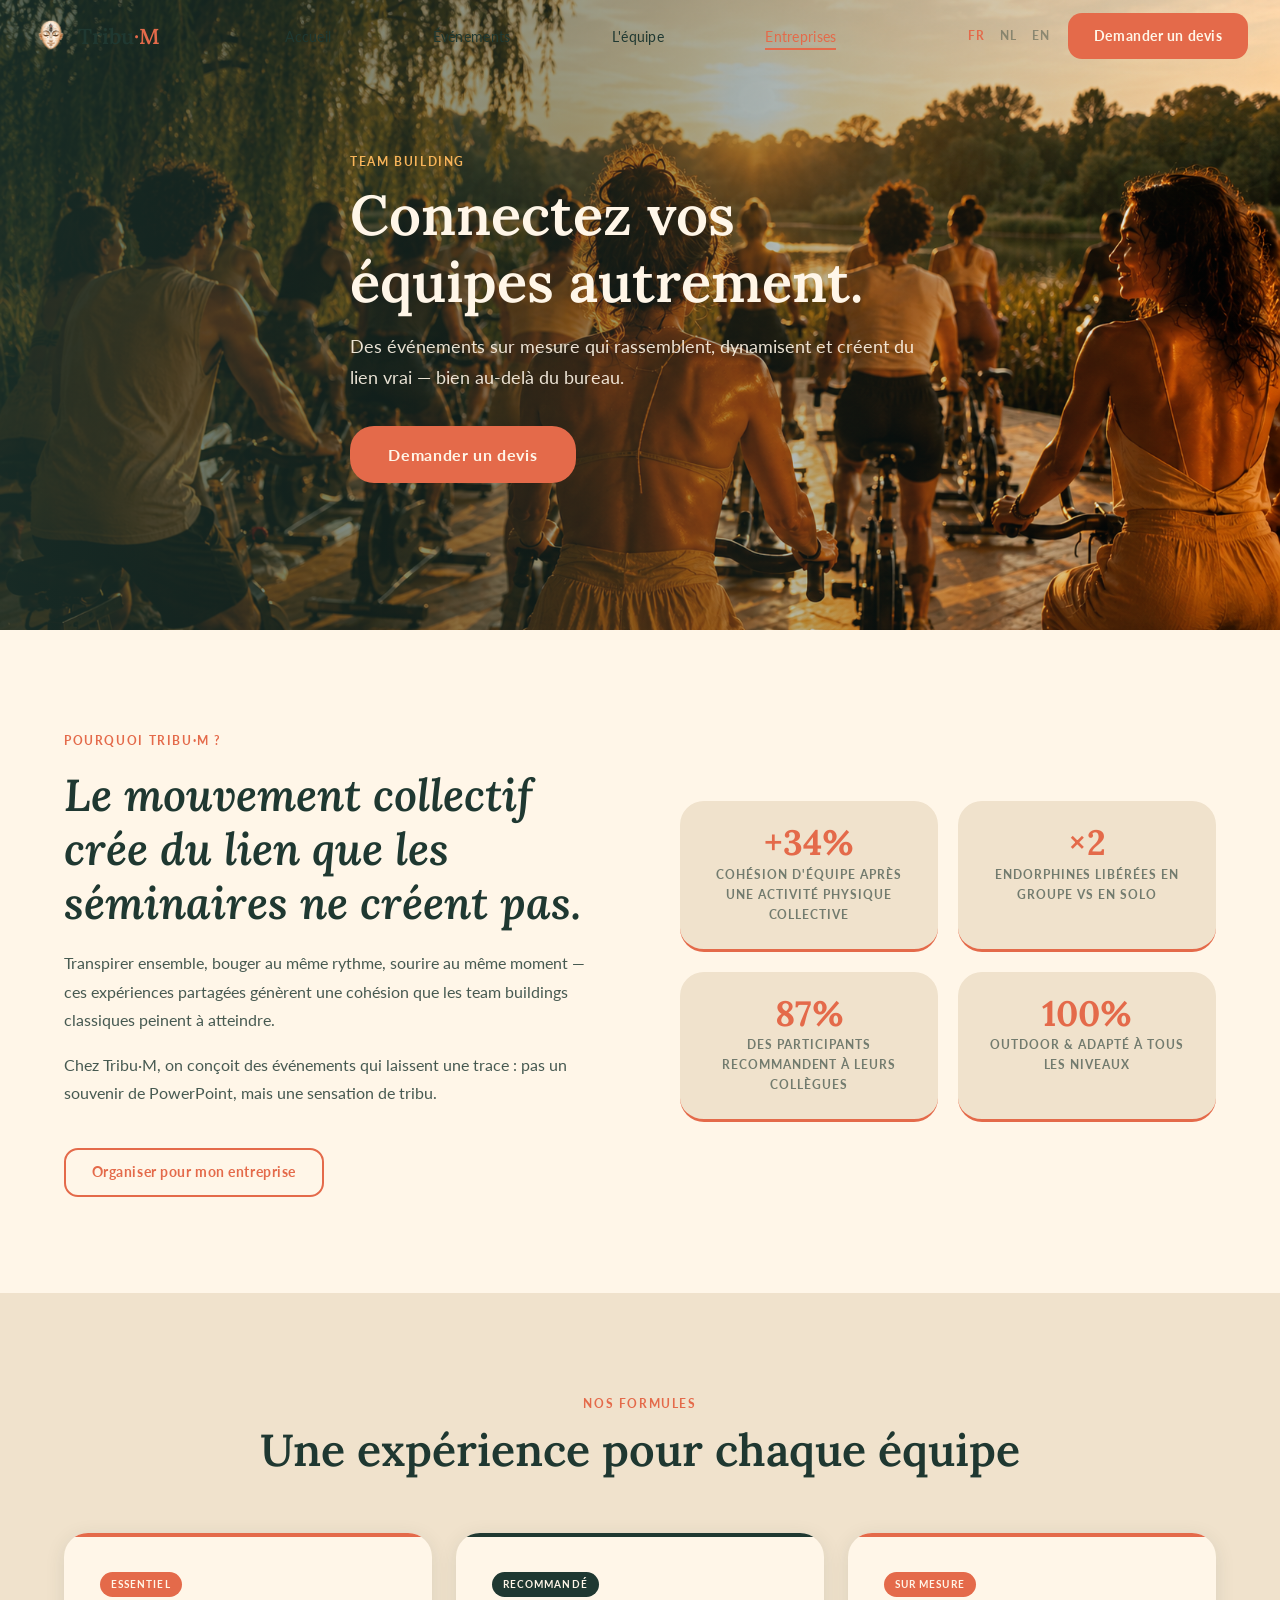
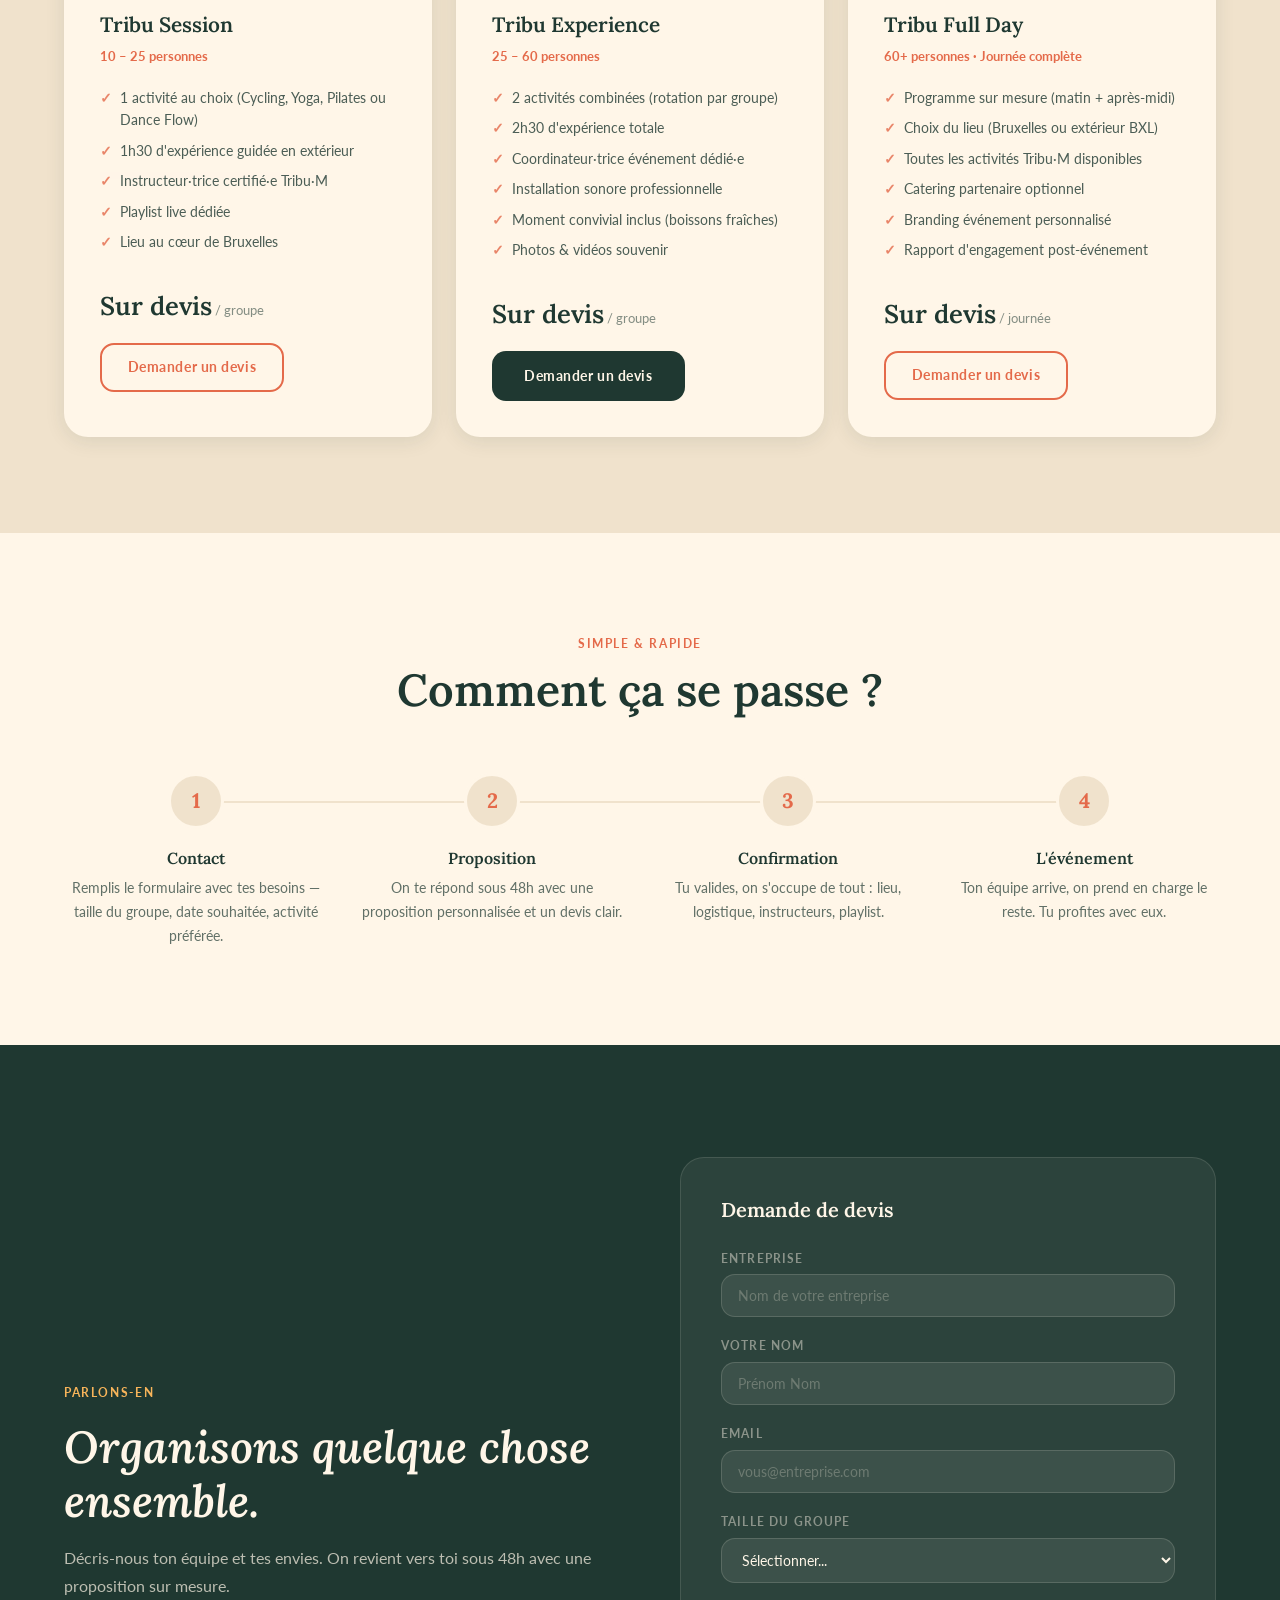
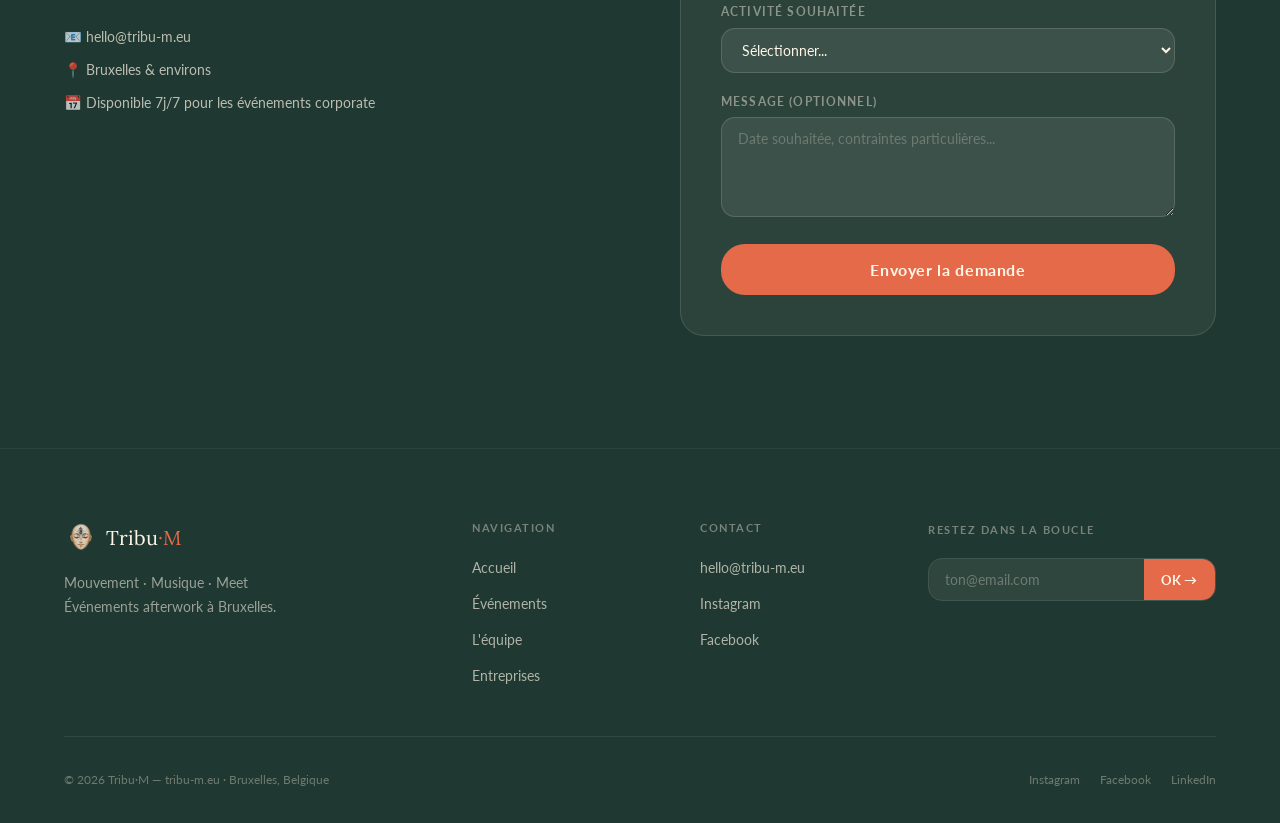
==== entreprises.html @ 8b973520 "feat: site complet Tribu·M v1.0 Pages : index, événements (filtres JS), team, entreprises, event-det" ====
<!DOCTYPE html>
<html lang="fr">
<head>
  <meta charset="UTF-8">
  <meta name="viewport" content="width=device-width, initial-scale=1.0">
  <meta name="description" content="Tribu·M Entreprises — Team building sur mesure. Cycling, Yoga, Pilates ou Dance Flow pour vos équipes à Bruxelles.">
  <title>Entreprises — Tribu·M</title>
  <link rel="stylesheet" href="style.css">
  <style>
    .b2b-hero {
      min-height: 70vh;
      position: relative;
      display: flex;
      align-items: center;
      background-image: url('assets/cycling-bg.png');
      background-size: cover;
      background-position: center 40%;
    }
    .b2b-hero .hero-overlay {
      position: absolute;
      inset: 0;
      background: linear-gradient(to right,
        rgba(31,56,49,0.75) 0%,
        rgba(31,56,49,0.35) 60%,
        transparent 100%);
    }
    .b2b-hero-content {
      position: relative;
      z-index: 1;
      max-width: 580px;
      padding: 5rem 0;
    }
    .b2b-hero-content h1 { color: var(--creme); font-size: clamp(2.2rem, 5vw, 3.5rem); margin-bottom: 1rem; }
    .b2b-hero-content p  { color: rgba(255,246,232,.9); opacity:1; font-size: 1.1rem; margin-bottom: 2rem; }

    /* WHY section */
    .why-section { background: var(--creme); padding: 6rem 0; }
    .why-grid {
      display: grid;
      grid-template-columns: 1fr 1fr;
      gap: 5rem;
      align-items: center;
    }
    .why-text h2 { font-style: italic; margin-bottom: 1.25rem; margin-top: 0.5rem; }
    .why-text p  { margin-bottom: 1rem; }
    .why-stats {
      display: grid;
      grid-template-columns: 1fr 1fr;
      gap: 1.25rem;
    }
    .stat-card {
      background: var(--sable);
      border-radius: var(--radius-lg);
      padding: 1.5rem;
      text-align: center;
      border-bottom: 3px solid var(--terra);
      transition: transform var(--ease);
    }
    .stat-card:hover { transform: translateY(-3px); }
    .stat-num {
      font-family: var(--f-title);
      font-size: 2.2rem;
      font-weight: 700;
      color: var(--terra);
      line-height: 1;
      margin-bottom: 0.25rem;
    }
    .stat-label { font-size: 0.78rem; font-weight: 700; letter-spacing: 0.08em; text-transform: uppercase; opacity: 0.6; }

    /* OFFER section */
    .offer-section { background: var(--sable); padding: 6rem 0; }
    .offer-section .section-header { text-align: center; margin-bottom: 3.5rem; }
    .offer-grid {
      display: grid;
      grid-template-columns: repeat(3, 1fr);
      gap: 1.5rem;
    }
    .offer-card {
      background: var(--creme);
      border-radius: var(--radius-lg);
      padding: 2.25rem;
      box-shadow: var(--shadow);
      transition: transform var(--ease), box-shadow var(--ease);
      position: relative;
      overflow: hidden;
    }
    .offer-card::before {
      content: '';
      position: absolute;
      top: 0; left: 0; right: 0;
      height: 4px;
      background: var(--terra);
    }
    .offer-card.featured::before { background: var(--foret); }
    .offer-card:hover { transform: translateY(-4px); box-shadow: 0 12px 36px rgba(31,56,49,.12); }
    .offer-card .offer-tag {
      display: inline-block;
      font-size: 0.65rem;
      font-weight: 700;
      letter-spacing: 0.1em;
      text-transform: uppercase;
      background: var(--terra);
      color: var(--creme);
      padding: 0.25rem 0.7rem;
      border-radius: 100px;
      margin-bottom: 1rem;
    }
    .offer-card.featured .offer-tag { background: var(--foret); }
    .offer-card h3 { font-size: 1.3rem; margin-bottom: 0.5rem; }
    .offer-card .offer-group {
      font-size: 0.82rem;
      color: var(--terra);
      font-weight: 700;
      margin-bottom: 1.25rem;
    }
    .offer-card ul {
      display: flex;
      flex-direction: column;
      gap: 0.5rem;
      margin-bottom: 2rem;
    }
    .offer-card li {
      font-size: 0.88rem;
      opacity: 0.8;
      display: flex;
      align-items: flex-start;
      gap: 0.5rem;
    }
    .offer-card li::before {
      content: '✓';
      color: var(--terra);
      font-weight: 700;
      flex-shrink: 0;
    }
    .offer-price {
      font-family: var(--f-title);
      font-size: 1.6rem;
      font-weight: 600;
      margin-bottom: 1rem;
    }
    .offer-price span { font-family: var(--f-body); font-size: 0.82rem; font-weight: 400; opacity: 0.55; }

    /* HOW IT WORKS */
    .how-section { background: var(--creme); padding: 6rem 0; }
    .how-section .section-header { text-align: center; margin-bottom: 3.5rem; }
    .steps {
      display: grid;
      grid-template-columns: repeat(4, 1fr);
      gap: 2rem;
      position: relative;
    }
    .steps::before {
      content: '';
      position: absolute;
      top: 28px;
      left: 12%;
      right: 12%;
      height: 2px;
      background: var(--sable);
      z-index: 0;
    }
    .step {
      text-align: center;
      position: relative;
      z-index: 1;
    }
    .step-num {
      width: 56px; height: 56px;
      background: var(--sable);
      border-radius: 50%;
      display: flex;
      align-items: center;
      justify-content: center;
      margin: 0 auto 1.25rem;
      font-family: var(--f-title);
      font-size: 1.3rem;
      font-weight: 700;
      color: var(--terra);
      border: 3px solid var(--creme);
      transition: background var(--ease), color var(--ease);
    }
    .step:hover .step-num { background: var(--terra); color: var(--creme); }
    .step h4 { font-size: 1rem; margin-bottom: 0.5rem; }
    .step p  { font-size: 0.85rem; opacity: 0.7; }

    /* CONTACT */
    .contact-section { background: var(--foret); padding: 7rem 0; }
    .contact-inner {
      display: grid;
      grid-template-columns: 1fr 1fr;
      gap: 5rem;
      align-items: center;
    }
    .contact-text h2 { color: var(--creme); font-style: italic; margin-bottom: 1rem; margin-top: 0.5rem; }
    .contact-text p  { color: rgba(255,246,232,.7); opacity:1; margin-bottom: 1.5rem; }
    .contact-text ul { display: flex; flex-direction: column; gap: 0.65rem; }
    .contact-text li {
      color: rgba(255,246,232,.7);
      font-size: 0.9rem;
      display: flex;
      align-items: center;
      gap: 0.5rem;
    }
    .contact-form-box {
      background: rgba(255,246,232,.06);
      border: 1px solid rgba(255,246,232,.12);
      border-radius: var(--radius-lg);
      padding: 2.5rem;
    }
    .contact-form-box h3 { color: var(--creme); font-size: 1.25rem; margin-bottom: 1.75rem; }
    .form-row { margin-bottom: 1.25rem; }
    .form-row label {
      display: block;
      font-size: 0.72rem;
      font-weight: 700;
      letter-spacing: 0.1em;
      text-transform: uppercase;
      color: rgba(255,246,232,.45);
      margin-bottom: 0.4rem;
    }
    .form-row input,
    .form-row select,
    .form-row textarea {
      width: 100%;
      background: rgba(255,246,232,.08);
      border: 1px solid rgba(255,246,232,.15);
      border-radius: var(--radius);
      padding: 0.75rem 1rem;
      color: var(--creme);
      font-family: var(--f-body);
      font-size: 0.9rem;
      outline: none;
      transition: border-color var(--ease);
    }
    .form-row input:focus,
    .form-row select:focus,
    .form-row textarea:focus {
      border-color: rgba(255,246,232,.4);
    }
    .form-row input::placeholder,
    .form-row textarea::placeholder { color: rgba(255,246,232,.25); }
    .form-row select option { background: var(--foret); }
    .form-row textarea { resize: vertical; min-height: 100px; }

    @media (max-width: 1024px) {
      .why-grid    { grid-template-columns: 1fr; gap: 3rem; }
      .why-stats   { grid-template-columns: repeat(2, 1fr); }
      .offer-grid  { grid-template-columns: 1fr; }
      .steps       { grid-template-columns: repeat(2, 1fr); }
      .steps::before { display: none; }
      .contact-inner { grid-template-columns: 1fr; gap: 3rem; }
    }
    @media (max-width: 600px) {
      .steps { grid-template-columns: 1fr; }
      .why-stats { grid-template-columns: 1fr 1fr; }
    }
  </style>
</head>
<body>

  <!-- ======== NAVIGATION ======== -->
  <nav class="navbar" id="navbar">
    <div class="nav-inner">
      <a href="index.html" class="nav-logo">
        <img src="assets/masque-clean.png" alt="Tribu·M" class="nav-masque">
        <span class="nav-brand">Tribu<span class="nav-m">·M</span></span>
      </a>
      <ul class="nav-links">
        <li><a href="index.html">Accueil</a></li>
        <li><a href="evenements.html">Événements</a></li>
        <li><a href="team.html">L'équipe</a></li>
        <li><a href="entreprises.html" class="active">Entreprises</a></li>
      </ul>
      <div class="nav-right">
        <div class="lang-selector">
          <button class="lang-btn active">FR</button>
          <button class="lang-btn">NL</button>
          <button class="lang-btn">EN</button>
        </div>
        <a href="#contact" class="btn-primary">Demander un devis</a>
        <button class="hamburger" id="hamburger" aria-label="Ouvrir le menu" aria-expanded="false">
          <span></span><span></span><span></span>
        </button>
      </div>
    </div>
    <div class="mobile-menu" id="mobile-menu" aria-hidden="true">
      <ul>
        <li><a href="index.html">Accueil</a></li>
        <li><a href="evenements.html">Événements</a></li>
        <li><a href="team.html">L'équipe</a></li>
        <li><a href="entreprises.html">Entreprises</a></li>
      </ul>
      <div class="lang-selector mobile">
        <button class="lang-btn active">FR</button>
        <button class="lang-btn">NL</button>
        <button class="lang-btn">EN</button>
      </div>
    </div>
  </nav>

  <!-- ======== HERO ======== -->
  <section class="b2b-hero">
    <div class="hero-overlay"></div>
    <div class="container">
      <div class="b2b-hero-content">
        <span class="section-label" style="color:var(--miel)">Team building</span>
        <h1>Connectez vos équipes autrement.</h1>
        <p>Des événements sur mesure qui rassemblent, dynamisent et créent du lien vrai — bien au-delà du bureau.</p>
        <a href="#contact" class="btn-primary btn-lg">Demander un devis</a>
      </div>
    </div>
  </section>

  <!-- ======== WHY ======== -->
  <section class="why-section" id="why">
    <div class="container">
      <div class="why-grid">
        <div class="why-text">
          <span class="section-label">Pourquoi Tribu·M ?</span>
          <h2>Le mouvement collectif crée du lien que les séminaires ne créent pas.</h2>
          <p>Transpirer ensemble, bouger au même rythme, sourire au même moment — ces expériences partagées génèrent une cohésion que les team buildings classiques peinent à atteindre.</p>
          <p>Chez Tribu·M, on conçoit des événements qui laissent une trace : pas un souvenir de PowerPoint, mais une sensation de tribu.</p>
          <a href="#contact" class="btn-secondary" style="margin-top:1.5rem">Organiser pour mon entreprise</a>
        </div>
        <div class="why-stats">
          <div class="stat-card">
            <div class="stat-num">+34%</div>
            <div class="stat-label">cohésion d'équipe après une activité physique collective</div>
          </div>
          <div class="stat-card">
            <div class="stat-num">×2</div>
            <div class="stat-label">endorphines libérées en groupe vs en solo</div>
          </div>
          <div class="stat-card">
            <div class="stat-num">87%</div>
            <div class="stat-label">des participants recommandent à leurs collègues</div>
          </div>
          <div class="stat-card">
            <div class="stat-num">100%</div>
            <div class="stat-label">outdoor & adapté à tous les niveaux</div>
          </div>
        </div>
      </div>
    </div>
  </section>

  <!-- ======== OFFRES ======== -->
  <section class="offer-section" id="offres">
    <div class="container">
      <div class="section-header">
        <span class="section-label">Nos formules</span>
        <h2>Une expérience pour chaque équipe</h2>
      </div>
      <div class="offer-grid">

        <div class="offer-card">
          <span class="offer-tag">Essentiel</span>
          <h3>Tribu Session</h3>
          <div class="offer-group">10 – 25 personnes</div>
          <ul>
            <li>1 activité au choix (Cycling, Yoga, Pilates ou Dance Flow)</li>
            <li>1h30 d'expérience guidée en extérieur</li>
            <li>Instructeur·trice certifié·e Tribu·M</li>
            <li>Playlist live dédiée</li>
            <li>Lieu au cœur de Bruxelles</li>
          </ul>
          <div class="offer-price">Sur devis<span> / groupe</span></div>
          <a href="#contact" class="btn-secondary">Demander un devis</a>
        </div>

        <div class="offer-card featured">
          <span class="offer-tag">Recommandé</span>
          <h3>Tribu Experience</h3>
          <div class="offer-group">25 – 60 personnes</div>
          <ul>
            <li>2 activités combinées (rotation par groupe)</li>
            <li>2h30 d'expérience totale</li>
            <li>Coordinateur·trice événement dédié·e</li>
            <li>Installation sonore professionnelle</li>
            <li>Moment convivial inclus (boissons fraîches)</li>
            <li>Photos & vidéos souvenir</li>
          </ul>
          <div class="offer-price">Sur devis<span> / groupe</span></div>
          <a href="#contact" class="btn-premium">Demander un devis</a>
        </div>

        <div class="offer-card">
          <span class="offer-tag">Sur mesure</span>
          <h3>Tribu Full Day</h3>
          <div class="offer-group">60+ personnes · Journée complète</div>
          <ul>
            <li>Programme sur mesure (matin + après-midi)</li>
            <li>Choix du lieu (Bruxelles ou extérieur BXL)</li>
            <li>Toutes les activités Tribu·M disponibles</li>
            <li>Catering partenaire optionnel</li>
            <li>Branding événement personnalisé</li>
            <li>Rapport d'engagement post-événement</li>
          </ul>
          <div class="offer-price">Sur devis<span> / journée</span></div>
          <a href="#contact" class="btn-secondary">Demander un devis</a>
        </div>

      </div>
    </div>
  </section>

  <!-- ======== HOW IT WORKS ======== -->
  <section class="how-section">
    <div class="container">
      <div class="section-header">
        <span class="section-label">Simple & rapide</span>
        <h2>Comment ça se passe ?</h2>
      </div>
      <div class="steps">
        <div class="step">
          <div class="step-num">1</div>
          <h4>Contact</h4>
          <p>Remplis le formulaire avec tes besoins — taille du groupe, date souhaitée, activité préférée.</p>
        </div>
        <div class="step">
          <div class="step-num">2</div>
          <h4>Proposition</h4>
          <p>On te répond sous 48h avec une proposition personnalisée et un devis clair.</p>
        </div>
        <div class="step">
          <div class="step-num">3</div>
          <h4>Confirmation</h4>
          <p>Tu valides, on s'occupe de tout : lieu, logistique, instructeurs, playlist.</p>
        </div>
        <div class="step">
          <div class="step-num">4</div>
          <h4>L'événement</h4>
          <p>Ton équipe arrive, on prend en charge le reste. Tu profites avec eux.</p>
        </div>
      </div>
    </div>
  </section>

  <!-- ======== CONTACT ======== -->
  <section class="contact-section" id="contact">
    <div class="container">
      <div class="contact-inner">
        <div class="contact-text">
          <span class="section-label" style="color:var(--miel)">Parlons-en</span>
          <h2>Organisons quelque chose ensemble.</h2>
          <p>Décris-nous ton équipe et tes envies. On revient vers toi sous 48h avec une proposition sur mesure.</p>
          <ul>
            <li>📧 hello@tribu-m.eu</li>
            <li>📍 Bruxelles & environs</li>
            <li>📅 Disponible 7j/7 pour les événements corporate</li>
          </ul>
        </div>
        <div class="contact-form-box">
          <h3>Demande de devis</h3>
          <form onsubmit="handleContact(event)">
            <div class="form-row">
              <label for="c-company">Entreprise</label>
              <input type="text" id="c-company" placeholder="Nom de votre entreprise" required>
            </div>
            <div class="form-row">
              <label for="c-name">Votre nom</label>
              <input type="text" id="c-name" placeholder="Prénom Nom" required>
            </div>
            <div class="form-row">
              <label for="c-email">Email</label>
              <input type="email" id="c-email" placeholder="vous@entreprise.com" required>
            </div>
            <div class="form-row">
              <label for="c-size">Taille du groupe</label>
              <select id="c-size">
                <option value="">Sélectionner...</option>
                <option>10 – 25 personnes</option>
                <option>25 – 60 personnes</option>
                <option>60+ personnes</option>
              </select>
            </div>
            <div class="form-row">
              <label for="c-activity">Activité souhaitée</label>
              <select id="c-activity">
                <option value="">Sélectionner...</option>
                <option>Cycling</option>
                <option>Yoga</option>
                <option>Pilates</option>
                <option>Dance Flow</option>
                <option>Combiné (plusieurs activités)</option>
                <option>Surprise — laissez-nous choisir</option>
              </select>
            </div>
            <div class="form-row">
              <label for="c-msg">Message (optionnel)</label>
              <textarea id="c-msg" placeholder="Date souhaitée, contraintes particulières..."></textarea>
            </div>
            <button type="submit" class="btn-primary btn-lg" style="width:100%; text-align:center" id="contact-submit">
              Envoyer la demande
            </button>
          </form>
        </div>
      </div>
    </div>
  </section>

  <!-- ======== FOOTER ======== -->
  <footer class="footer">
    <div class="container">
      <div class="footer-grid">
        <div class="footer-brand">
          <div class="footer-logo">
            <img src="assets/masque-clean.png" alt="Tribu·M" class="footer-masque">
            <span class="footer-name">Tribu<span>·M</span></span>
          </div>
          <p>Mouvement · Musique · Meet<br>Événements afterwork à Bruxelles.</p>
        </div>
        <div class="footer-col">
          <h4>Navigation</h4>
          <ul>
            <li><a href="index.html">Accueil</a></li>
            <li><a href="evenements.html">Événements</a></li>
            <li><a href="team.html">L'équipe</a></li>
            <li><a href="entreprises.html">Entreprises</a></li>
          </ul>
        </div>
        <div class="footer-col">
          <h4>Contact</h4>
          <ul>
            <li><a href="mailto:hello@tribu-m.eu">hello@tribu-m.eu</a></li>
            <li><a href="#">Instagram</a></li>
            <li><a href="#">Facebook</a></li>
          </ul>
        </div>
        <div class="footer-newsletter">
          <label for="nl-email-ent">Restez dans la boucle</label>
          <form class="newsletter-form" onsubmit="handleNL(event)">
            <input type="email" id="nl-email-ent" placeholder="ton@email.com" required>
            <button type="submit">OK →</button>
          </form>
        </div>
      </div>
      <div class="footer-bottom">
        <p>© 2026 Tribu·M — tribu-m.eu · Bruxelles, Belgique</p>
        <div class="footer-social">
          <a href="#">Instagram</a><a href="#">Facebook</a><a href="#">LinkedIn</a>
        </div>
      </div>
    </div>
  </footer>

  <script>
    const navbar = document.getElementById('navbar');
    window.addEventListener('scroll', () => { navbar.classList.toggle('scrolled', window.scrollY > 50); }, { passive: true });
    const hamburger = document.getElementById('hamburger');
    const mobileMenu = document.getElementById('mobile-menu');
    hamburger.addEventListener('click', () => {
      const isOpen = hamburger.classList.toggle('open');
      mobileMenu.classList.toggle('open', isOpen);
      hamburger.setAttribute('aria-expanded', isOpen);
    });
    document.querySelectorAll('.lang-selector').forEach(sel => {
      sel.querySelectorAll('.lang-btn').forEach(btn => {
        btn.addEventListener('click', () => {
          sel.querySelectorAll('.lang-btn').forEach(b => b.classList.remove('active'));
          btn.classList.add('active');
        });
      });
    });
    function handleNL(e) {
      e.preventDefault();
      const btn = e.target.querySelector('button');
      btn.textContent = '✓'; btn.style.background = 'var(--miel)'; btn.style.color = 'var(--foret)';
      setTimeout(() => { btn.textContent = 'OK →'; btn.style.background = ''; btn.style.color = ''; }, 3000);
    }
    function handleContact(e) {
      e.preventDefault();
      const btn = document.getElementById('contact-submit');
      btn.textContent = '✓ Demande envoyée !';
      btn.style.background = 'var(--miel)';
      btn.style.color = 'var(--foret)';
      btn.disabled = true;
    }
  </script>
</body>
</html>
---- style.css ----
@import url('https://fonts.googleapis.com/css2?family=Lora:ital,wght@0,400;0,500;0,600;0,700;1,400;1,600&family=Lato:wght@300;400;700&display=swap');

/* ============================================
   VARIABLES & RESET
   ============================================ */
:root {
  --creme:    #FFF6E8;
  --sable:    #F0E2CC;
  --miel:     #F7B45A;
  --abricot:  #F28C5A;
  --terra:    #E46A4A;
  --rose:     #D980D0;
  --prune:    #6D4A77;
  --foret:    #1F3831;
  --radius:    14px;
  --radius-lg: 24px;
  --ease:      0.3s ease;
  --shadow:    0 4px 20px rgba(31,56,49,.10);
  --f-title: 'Lora', serif;
  --f-body:  'Lato', sans-serif;
}

*, *::before, *::after { box-sizing: border-box; margin: 0; padding: 0; }
html { scroll-behavior: smooth; }
body {
  font-family: var(--f-body);
  background: var(--creme);
  color: var(--foret);
  line-height: 1.6;
  overflow-x: hidden;
}
img { max-width: 100%; display: block; }
a { text-decoration: none; color: inherit; }
ul { list-style: none; }

/* ============================================
   TYPOGRAPHY
   ============================================ */
h1, h2, h3, h4 { font-family: var(--f-title); font-weight: 600; line-height: 1.2; color: var(--foret); }
h1 { font-size: clamp(2.5rem, 6vw, 4.5rem); }
h2 { font-size: clamp(1.8rem, 4vw, 2.8rem); }
h3 { font-size: clamp(1.2rem, 2.5vw, 1.6rem); }
p  { font-size: 1rem; color: var(--foret); opacity: 0.82; line-height: 1.78; }

.section-label {
  display: inline-block;
  font-family: var(--f-body);
  font-size: 0.72rem;
  font-weight: 700;
  letter-spacing: 0.14em;
  text-transform: uppercase;
  color: var(--terra);
  margin-bottom: 0.6rem;
}

/* ============================================
   LAYOUT
   ============================================ */
.container { max-width: 1200px; margin: 0 auto; padding: 0 1.5rem; }
.section   { padding: 6rem 0; }

/* ============================================
   BUTTONS
   ============================================ */
.btn-primary {
  display: inline-block;
  background: var(--terra);
  color: var(--creme);
  font-family: var(--f-body);
  font-weight: 700;
  font-size: 0.88rem;
  letter-spacing: 0.04em;
  padding: 0.72rem 1.6rem;
  border-radius: var(--radius);
  border: none;
  cursor: pointer;
  transition: background var(--ease), transform var(--ease), box-shadow var(--ease);
  white-space: nowrap;
}
.btn-primary:hover {
  background: var(--miel);
  color: var(--foret);
  transform: translateY(-2px);
  box-shadow: 0 6px 20px rgba(228,106,74,.3);
}
.btn-primary.btn-lg {
  padding: 1rem 2.4rem;
  font-size: 1rem;
  border-radius: var(--radius-lg);
}

.btn-secondary {
  display: inline-block;
  background: transparent;
  color: var(--terra);
  font-family: var(--f-body);
  font-weight: 700;
  font-size: 0.88rem;
  letter-spacing: 0.04em;
  padding: 0.72rem 1.6rem;
  border-radius: var(--radius);
  border: 2px solid var(--terra);
  cursor: pointer;
  transition: all var(--ease);
}
.btn-secondary:hover {
  background: var(--terra);
  color: var(--creme);
  transform: translateY(-2px);
}

.btn-premium {
  display: inline-block;
  background: var(--foret);
  color: var(--creme);
  font-family: var(--f-body);
  font-weight: 700;
  font-size: 0.88rem;
  letter-spacing: 0.04em;
  padding: 0.875rem 2rem;
  border-radius: var(--radius);
  border: none;
  cursor: pointer;
  transition: all var(--ease);
}
.btn-premium:hover {
  background: var(--miel);
  color: var(--foret);
  transform: translateY(-2px);
}

/* ============================================
   NAVBAR
   ============================================ */
.navbar {
  position: fixed;
  top: 0; left: 0; right: 0;
  z-index: 1000;
  transition: background var(--ease), box-shadow var(--ease);
}
.navbar.scrolled {
  background: rgba(255,246,232,0.94);
  backdrop-filter: blur(14px);
  -webkit-backdrop-filter: blur(14px);
  box-shadow: 0 2px 24px rgba(31,56,49,.08);
}

.nav-inner {
  display: flex;
  align-items: center;
  height: 72px;
  padding: 0 2rem;
  max-width: 1400px;
  margin: 0 auto;
}

.nav-logo {
  display: flex;
  align-items: center;
  gap: 0.5rem;
  flex-shrink: 0;
}
.nav-masque { height: 38px; width: auto; }
.nav-brand {
  font-family: var(--f-title);
  font-size: 1.35rem;
  font-weight: 600;
  color: var(--foret);
  white-space: nowrap;
}
.nav-brand .nav-m { color: var(--terra); }

.nav-links {
  flex: 1;
  display: flex;
  justify-content: space-evenly;
  align-items: center;
  padding: 0 1.5rem;
}
.nav-links a {
  font-family: var(--f-body);
  font-size: 0.88rem;
  font-weight: 400;
  color: var(--foret);
  letter-spacing: 0.02em;
  position: relative;
  padding-bottom: 3px;
  transition: color var(--ease);
}
.nav-links a::after {
  content: '';
  position: absolute;
  bottom: -2px; left: 0;
  width: 0; height: 2px;
  background: var(--terra);
  transition: width var(--ease);
}
.nav-links a:hover,
.nav-links a.active { color: var(--terra); }
.nav-links a:hover::after,
.nav-links a.active::after { width: 100%; }

.nav-right {
  display: flex;
  align-items: center;
  gap: 0.75rem;
  flex-shrink: 0;
}

.lang-selector { display: flex; gap: 0.1rem; }
.lang-btn {
  background: none;
  border: none;
  font-family: var(--f-body);
  font-size: 0.72rem;
  font-weight: 700;
  letter-spacing: 0.1em;
  color: var(--foret);
  opacity: 0.4;
  cursor: pointer;
  padding: 0.25rem 0.4rem;
  transition: opacity var(--ease), color var(--ease);
}
.lang-btn.active,
.lang-btn:hover { opacity: 1; color: var(--terra); }

/* Hamburger */
.hamburger {
  display: none;
  flex-direction: column;
  justify-content: center;
  gap: 5px;
  background: none;
  border: none;
  cursor: pointer;
  padding: 4px;
  width: 30px;
  height: 30px;
}
.hamburger span {
  display: block;
  height: 2px;
  background: var(--foret);
  border-radius: 2px;
  transition: all var(--ease);
}
.hamburger.open span:nth-child(1) { transform: translateY(7px) rotate(45deg); }
.hamburger.open span:nth-child(2) { opacity: 0; transform: scaleX(0); }
.hamburger.open span:nth-child(3) { transform: translateY(-7px) rotate(-45deg); }

/* Mobile menu */
.mobile-menu {
  display: none;
  flex-direction: column;
  gap: 1.5rem;
  background: var(--creme);
  padding: 1.5rem 2rem 2.5rem;
  border-top: 1px solid rgba(31,56,49,.08);
  box-shadow: 0 12px 32px rgba(31,56,49,.08);
}
.mobile-menu.open { display: flex; }
.mobile-menu ul { display: flex; flex-direction: column; gap: 1.1rem; }
.mobile-menu a {
  font-family: var(--f-body);
  font-size: 1.05rem;
  color: var(--foret);
  transition: color var(--ease);
}
.mobile-menu a:hover { color: var(--terra); }
.lang-selector.mobile { justify-content: flex-start; margin-top: 0.5rem; }
.mobile-cta { align-self: flex-start; }

/* ============================================
   HERO
   ============================================ */
.hero {
  position: relative;
  min-height: 100vh;
  display: flex;
  align-items: center;
  justify-content: center;
  background-image: url('assets/cycling-bg.png');
  background-size: cover;
  background-position: center 30%;
  overflow: hidden;
}
.hero-overlay {
  position: absolute;
  inset: 0;
  background: linear-gradient(
    to bottom,
    rgba(31,56,49,0.1)  0%,
    rgba(31,56,49,0.28) 35%,
    rgba(228,106,74,0.18) 65%,
    rgba(31,56,49,0.60) 100%
  );
}
.hero-content {
  position: relative;
  z-index: 1;
  text-align: center;
  padding: 0 1.5rem;
  max-width: 720px;
}
.hero-masque {
  height: 88px;
  width: auto;
  margin: 0 auto 1.75rem;
  filter: drop-shadow(0 4px 20px rgba(0,0,0,0.3));
}
.hero-content h1 {
  color: var(--creme);
  text-shadow: 0 2px 20px rgba(31,56,49,0.4);
  margin-bottom: 1.1rem;
}
.hero-content > p {
  color: rgba(255,246,232,0.92);
  font-size: 1.15rem;
  font-weight: 300;
  opacity: 1;
  margin-bottom: 2.25rem;
  text-shadow: 0 1px 8px rgba(31,56,49,0.3);
}
.hero-scroll {
  position: absolute;
  bottom: 2.5rem;
  left: 50%;
  transform: translateX(-50%);
  display: flex;
  flex-direction: column;
  align-items: center;
  gap: 0.4rem;
  color: rgba(255,246,232,0.6);
  font-size: 0.7rem;
  font-family: var(--f-body);
  letter-spacing: 0.12em;
  text-transform: uppercase;
}
.hero-scroll::after {
  content: '';
  display: block;
  width: 1px;
  height: 40px;
  background: linear-gradient(to bottom, rgba(255,246,232,0.5), transparent);
  animation: scrollLine 1.8s ease-in-out infinite;
}
@keyframes scrollLine {
  0%   { transform: scaleY(0); transform-origin: top; }
  50%  { transform: scaleY(1); transform-origin: top; }
  51%  { transform: scaleY(1); transform-origin: bottom; }
  100% { transform: scaleY(0); transform-origin: bottom; }
}

/* ============================================
   CONCEPT
   ============================================ */
.concept { background: var(--creme); }
.concept-grid {
  display: grid;
  grid-template-columns: 1fr 1fr;
  gap: 5rem;
  align-items: center;
}
.concept-text h2 {
  font-style: italic;
  margin-bottom: 1.25rem;
  margin-top: 0.5rem;
}
.concept-text p { margin-bottom: 1rem; }
.concept-text .btn-secondary { margin-top: 1.5rem; }

.concept-pillars { display: flex; flex-direction: column; gap: 1.25rem; }
.pillar {
  background: var(--sable);
  border-radius: var(--radius-lg);
  padding: 1.5rem 1.75rem;
  border-left: 4px solid var(--terra);
  transition: transform var(--ease), box-shadow var(--ease);
}
.pillar:hover {
  transform: translateX(4px);
  box-shadow: var(--shadow);
}
.pillar-stat {
  font-family: var(--f-title);
  font-size: 2.4rem;
  font-weight: 700;
  color: var(--terra);
  line-height: 1;
}
.pillar-label {
  font-size: 0.7rem;
  font-weight: 700;
  letter-spacing: 0.12em;
  text-transform: uppercase;
  color: var(--foret);
  opacity: 0.55;
  margin-bottom: 0.5rem;
}
.pillar p { font-size: 0.88rem; margin: 0; opacity: 0.75; }

/* ============================================
   EXPERIENCES
   ============================================ */
.experiences { background: var(--sable); }
.experiences .section-header { margin-bottom: 2.5rem; }
.experiences .section-header h2 { margin-bottom: 0.5rem; }
.experiences .section-header p { max-width: 520px; }

.experiences-grid {
  display: grid;
  grid-template-columns: repeat(2, 1fr);
  gap: 1.25rem;
}
.exp-card {
  position: relative;
  border-radius: var(--radius-lg);
  overflow: hidden;
  height: 380px;
  cursor: pointer;
  box-shadow: var(--shadow);
  transition: transform var(--ease), box-shadow var(--ease);
}
.exp-card:hover {
  transform: translateY(-5px);
  box-shadow: 0 16px 48px rgba(31,56,49,.18);
}
.card-bg {
  position: absolute;
  inset: 0;
  background-size: cover;
  background-position: center;
  transition: transform 0.7s ease;
}
.exp-card:hover .card-bg { transform: scale(1.05); }
.card-overlay {
  position: absolute;
  inset: 0;
  background: linear-gradient(to top, rgba(31,56,49,0.88) 0%, rgba(31,56,49,0.05) 55%);
}
.card-overlay.prune-tint {
  background: linear-gradient(to top, rgba(109,74,119,0.85) 0%, rgba(31,56,49,0.1) 55%);
}
.card-content {
  position: absolute;
  bottom: 0; left: 0; right: 0;
  padding: 2rem;
}
.card-tag {
  display: inline-block;
  background: var(--terra);
  color: var(--creme);
  font-size: 0.68rem;
  font-weight: 700;
  letter-spacing: 0.1em;
  text-transform: uppercase;
  padding: 0.3rem 0.8rem;
  border-radius: 100px;
  margin-bottom: 0.75rem;
}
.card-tag.tag-prune { background: var(--prune); }
.card-content h3 {
  color: var(--creme);
  font-size: 1.45rem;
  margin-bottom: 0.5rem;
}
.card-content p {
  color: rgba(255,246,232,0.82);
  font-size: 0.88rem;
  opacity: 1;
  margin-bottom: 1.1rem;
}
.card-link {
  color: var(--miel);
  font-size: 0.85rem;
  font-weight: 700;
  letter-spacing: 0.04em;
  display: inline-flex;
  align-items: center;
  gap: 0.4rem;
  transition: gap var(--ease);
}
.exp-card:hover .card-link { gap: 0.7rem; }

/* ============================================
   NEXT EVENT
   ============================================ */
.next-event { background: var(--creme); }
.next-event h2 { margin-bottom: 2.5rem; margin-top: 0.5rem; }

.event-featured {
  display: grid;
  grid-template-columns: 1fr 1fr;
  border-radius: var(--radius-lg);
  overflow: hidden;
  box-shadow: 0 8px 40px rgba(31,56,49,.12);
}
.event-featured-img {
  position: relative;
  min-height: 440px;
  background-size: cover;
  background-position: center;
}
.event-featured-img::after {
  content: '';
  position: absolute;
  inset: 0;
  background: linear-gradient(to top, rgba(31,56,49,.4) 0%, transparent 50%);
}
.event-tag {
  position: absolute;
  top: 1.5rem; left: 1.5rem;
  z-index: 1;
  background: var(--terra);
  color: var(--creme);
  font-size: 0.68rem;
  font-weight: 700;
  letter-spacing: 0.1em;
  text-transform: uppercase;
  padding: 0.35rem 0.9rem;
  border-radius: 100px;
}
.event-featured-info {
  background: var(--sable);
  padding: 3rem;
  display: flex;
  flex-direction: column;
  justify-content: space-between;
}
.event-featured-info h3 { font-size: 1.65rem; margin-bottom: 0.75rem; }
.event-featured-info > div > p { margin-bottom: 2rem; }

.event-meta { display: flex; flex-direction: column; gap: 0.75rem; margin-bottom: 1.75rem; }
.event-meta-item {
  display: flex;
  align-items: center;
  gap: 0.75rem;
  font-size: 0.9rem;
}
.meta-icon {
  width: 34px; height: 34px;
  background: var(--creme);
  border-radius: 50%;
  display: flex;
  align-items: center;
  justify-content: center;
  font-size: 0.95rem;
  flex-shrink: 0;
  box-shadow: 0 2px 8px rgba(31,56,49,.06);
}
.event-price {
  font-family: var(--f-title);
  font-size: 2.2rem;
  font-weight: 600;
  color: var(--foret);
  margin-bottom: 1.5rem;
}
.event-price span {
  font-size: 0.88rem;
  font-family: var(--f-body);
  font-weight: 400;
  opacity: 0.5;
}

/* ============================================
   AMBIANCE
   ============================================ */
.ambiance { background: var(--sable); padding-bottom: 0; }
.ambiance .container { margin-bottom: 2.5rem; }
.photo-grid {
  display: grid;
  grid-template-columns: repeat(3, 1fr);
  gap: 3px;
}
.photo-item {
  overflow: hidden;
  aspect-ratio: 4/3;
}
.photo-item img {
  width: 100%;
  height: 100%;
  object-fit: cover;
  transition: transform 0.7s ease;
}
.photo-item:hover img { transform: scale(1.04); }

/* ============================================
   COMMUNITY
   ============================================ */
.community {
  background: var(--foret);
  padding: 8rem 0;
  text-align: center;
  position: relative;
  overflow: hidden;
}
.community::before {
  content: '';
  position: absolute;
  top: -40%;
  left: -10%;
  width: 50%;
  height: 180%;
  background: radial-gradient(circle, rgba(247,180,90,.1) 0%, transparent 70%);
  pointer-events: none;
}
.community::after {
  content: '';
  position: absolute;
  bottom: -30%;
  right: -5%;
  width: 40%;
  height: 140%;
  background: radial-gradient(circle, rgba(228,106,74,.08) 0%, transparent 70%);
  pointer-events: none;
}
.community-content {
  position: relative;
  z-index: 1;
  max-width: 660px;
  margin: 0 auto;
}
.community h2 {
  color: var(--creme);
  font-style: italic;
  margin-bottom: 1.25rem;
  margin-top: 0.5rem;
}
.community > .container > .community-content > p {
  color: rgba(255,246,232,.72);
  font-size: 1.05rem;
  opacity: 1;
  margin-bottom: 2.5rem;
}

/* ============================================
   FOOTER
   ============================================ */
.footer {
  background: var(--foret);
  color: var(--creme);
  padding: 4.5rem 0 2rem;
  border-top: 1px solid rgba(255,246,232,.06);
}
.footer-grid {
  display: grid;
  grid-template-columns: 2fr 1fr 1fr 1.6fr;
  gap: 3rem;
  margin-bottom: 3rem;
}
.footer-logo {
  display: flex;
  align-items: center;
  gap: 0.5rem;
  margin-bottom: 1rem;
}
.footer-masque { height: 34px; width: auto; opacity: 0.85; }
.footer-name {
  font-family: var(--f-title);
  font-size: 1.25rem;
  color: var(--creme);
}
.footer-name span { color: var(--terra); }
.footer-brand p {
  color: rgba(255,246,232,.55);
  font-size: 0.88rem;
  opacity: 1;
  max-width: 220px;
  line-height: 1.7;
}
.footer-col h4 {
  font-family: var(--f-body);
  font-size: 0.68rem;
  font-weight: 700;
  letter-spacing: 0.14em;
  text-transform: uppercase;
  color: rgba(255,246,232,.4);
  margin-bottom: 1.25rem;
}
.footer-col ul { display: flex; flex-direction: column; gap: 0.65rem; }
.footer-col a {
  color: rgba(255,246,232,.65);
  font-size: 0.88rem;
  transition: color var(--ease);
}
.footer-col a:hover { color: var(--miel); }

.footer-newsletter label {
  display: block;
  font-size: 0.68rem;
  font-weight: 700;
  letter-spacing: 0.14em;
  text-transform: uppercase;
  color: rgba(255,246,232,.4);
  margin-bottom: 1.25rem;
}
.newsletter-form {
  display: flex;
  border-radius: var(--radius);
  overflow: hidden;
  border: 1px solid rgba(255,246,232,.15);
}
.newsletter-form input {
  flex: 1;
  background: rgba(255,246,232,.07);
  border: none;
  padding: 0.75rem 1rem;
  color: var(--creme);
  font-family: var(--f-body);
  font-size: 0.88rem;
  outline: none;
  min-width: 0;
}
.newsletter-form input::placeholder { color: rgba(255,246,232,.3); }
.newsletter-form button {
  background: var(--terra);
  color: var(--creme);
  border: none;
  padding: 0.75rem 1.1rem;
  font-family: var(--f-body);
  font-size: 0.82rem;
  font-weight: 700;
  cursor: pointer;
  transition: background var(--ease);
  white-space: nowrap;
}
.newsletter-form button:hover { background: var(--miel); color: var(--foret); }

.footer-bottom {
  border-top: 1px solid rgba(255,246,232,.08);
  padding-top: 2rem;
  display: flex;
  align-items: center;
  justify-content: space-between;
  flex-wrap: wrap;
  gap: 1rem;
}
.footer-bottom p { color: rgba(255,246,232,.35); font-size: 0.78rem; opacity: 1; }
.footer-social { display: flex; gap: 1.25rem; }
.footer-social a {
  color: rgba(255,246,232,.35);
  font-size: 0.78rem;
  transition: color var(--ease);
}
.footer-social a:hover { color: var(--miel); }

/* ============================================
   RESPONSIVE
   ============================================ */
@media (max-width: 1024px) {
  .concept-grid { grid-template-columns: 1fr; gap: 3rem; }
  .concept-pillars { flex-direction: row; gap: 1rem; }
  .pillar { flex: 1; }
  .footer-grid { grid-template-columns: 1fr 1fr; gap: 2rem; }
  .footer-brand { grid-column: 1 / -1; }
  .footer-newsletter { grid-column: 1 / -1; }
}

@media (max-width: 768px) {
  .section { padding: 4rem 0; }
  .nav-links,
  .nav-right .btn-primary { display: none; }
  .hamburger { display: flex; }

  .hero-content h1 { font-size: 2.6rem; }

  .experiences-grid { grid-template-columns: 1fr; }
  .exp-card { height: 320px; }

  .event-featured { grid-template-columns: 1fr; }
  .event-featured-img { min-height: 260px; }
  .event-featured-info { padding: 2rem; }

  .photo-grid { grid-template-columns: 1fr 1fr; }
  .photo-item:nth-child(3) { display: none; }

  .concept-pillars { flex-direction: column; }
  .footer-grid { grid-template-columns: 1fr; }
  .footer-brand { grid-column: auto; }
  .footer-newsletter { grid-column: auto; }
  .footer-bottom { flex-direction: column; align-items: flex-start; }
  .community { padding: 5rem 0; }
}

@media (max-width: 480px) {
  .hero-content h1 { font-size: 2.1rem; }
  .photo-grid { grid-template-columns: 1fr; }
  .photo-item:nth-child(3) { display: block; }
  .event-price { font-size: 1.8rem; }
}
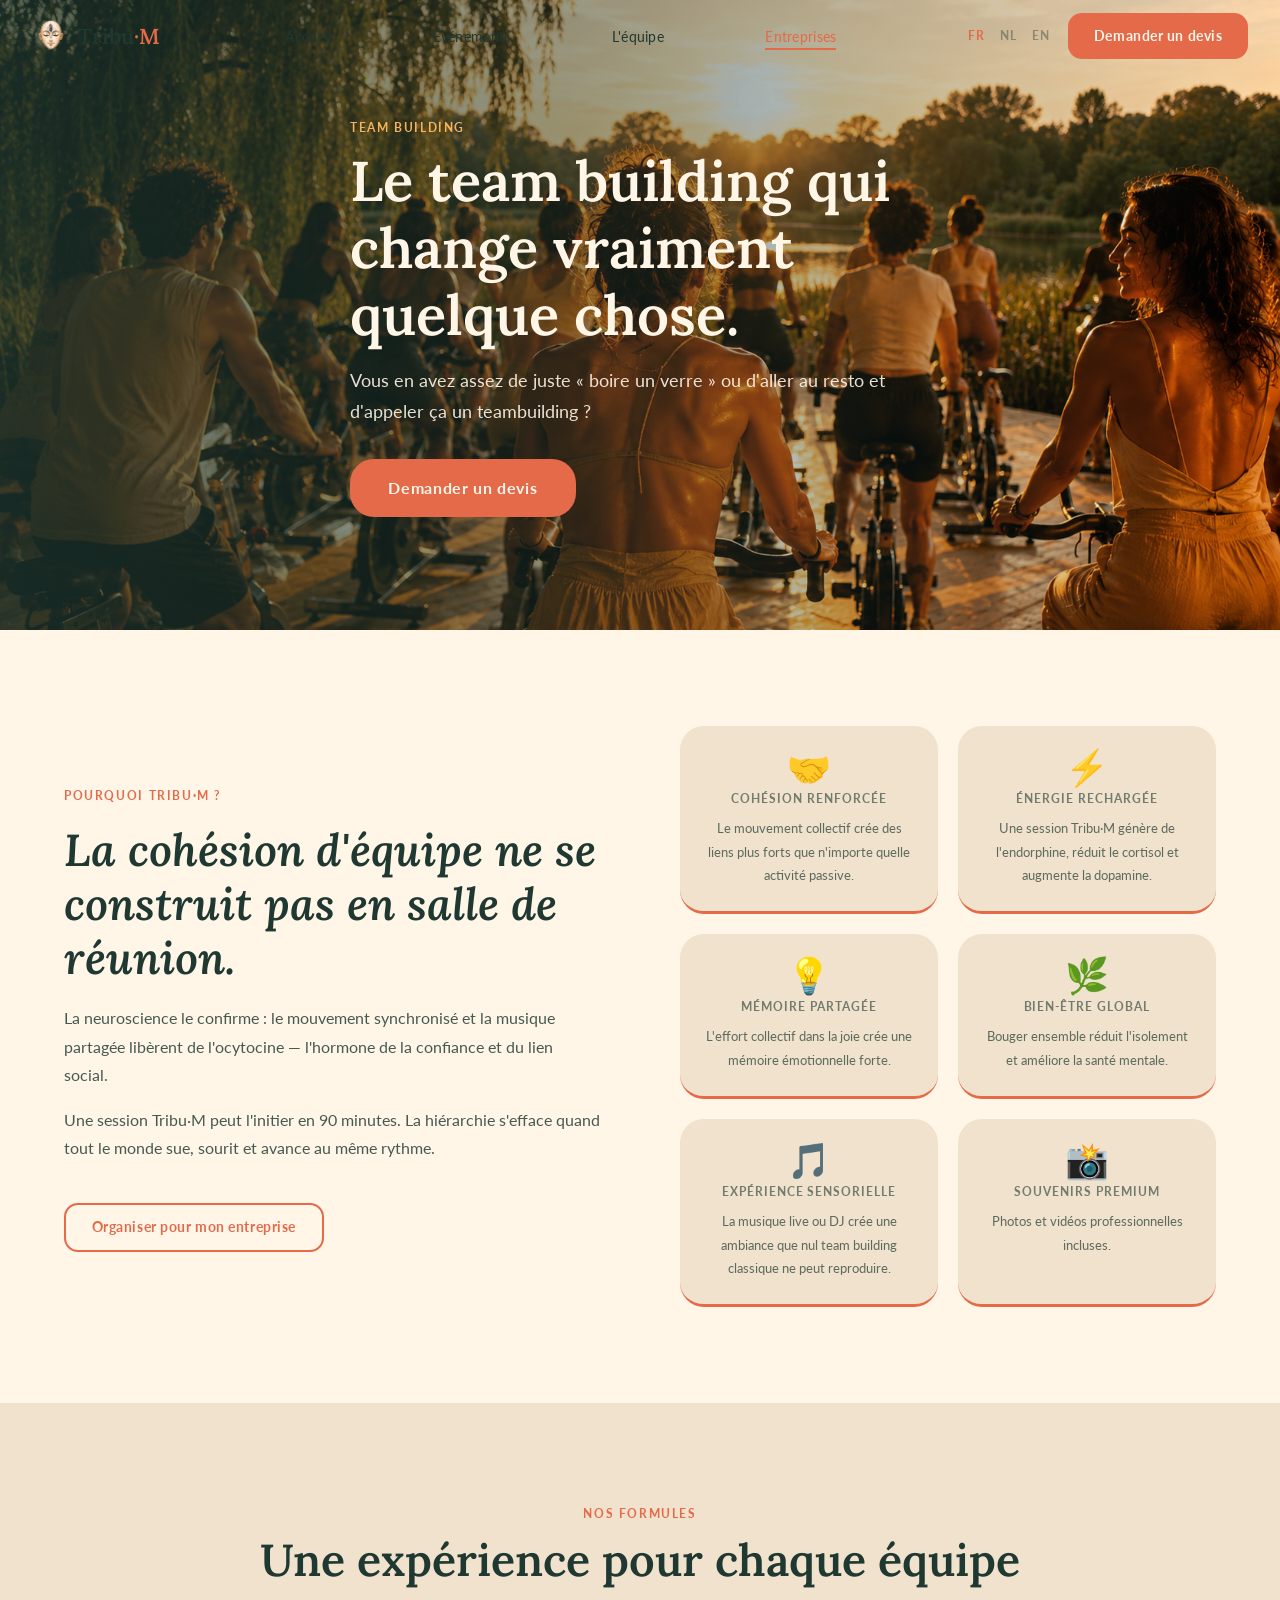
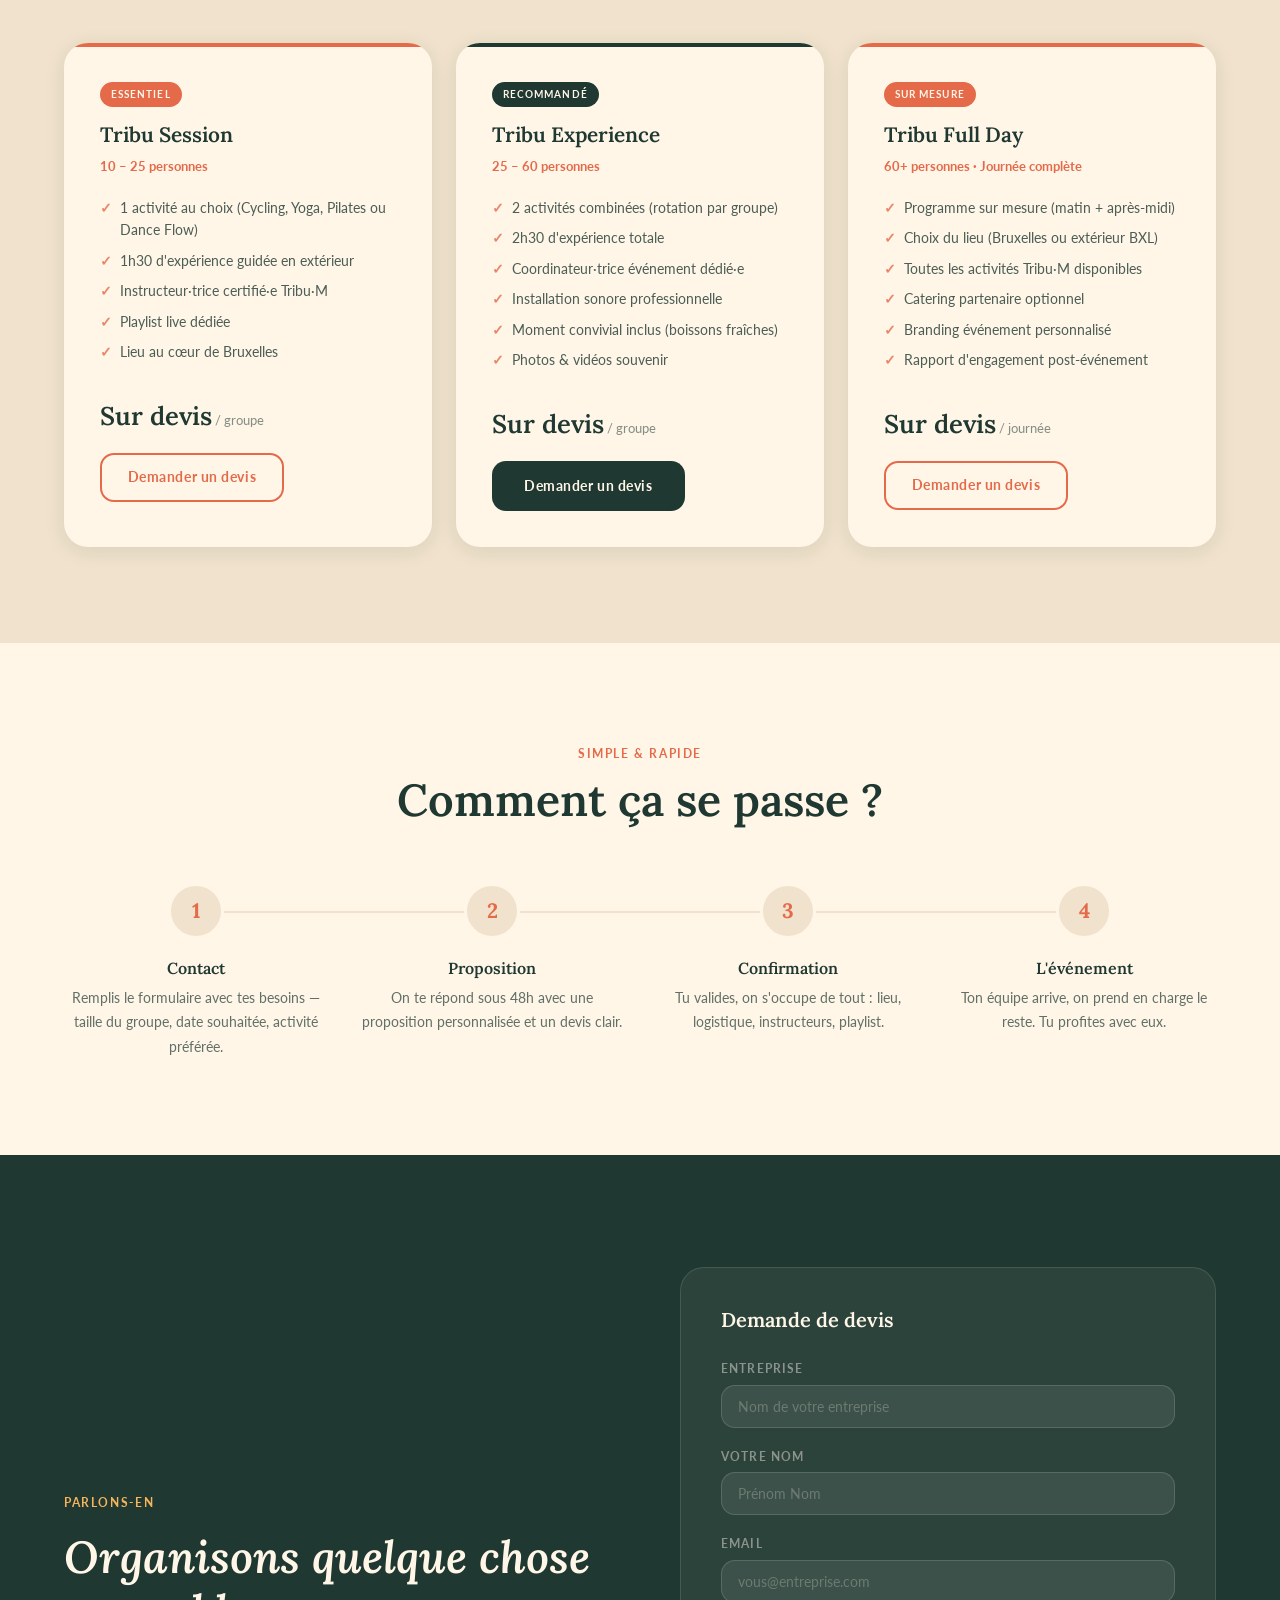
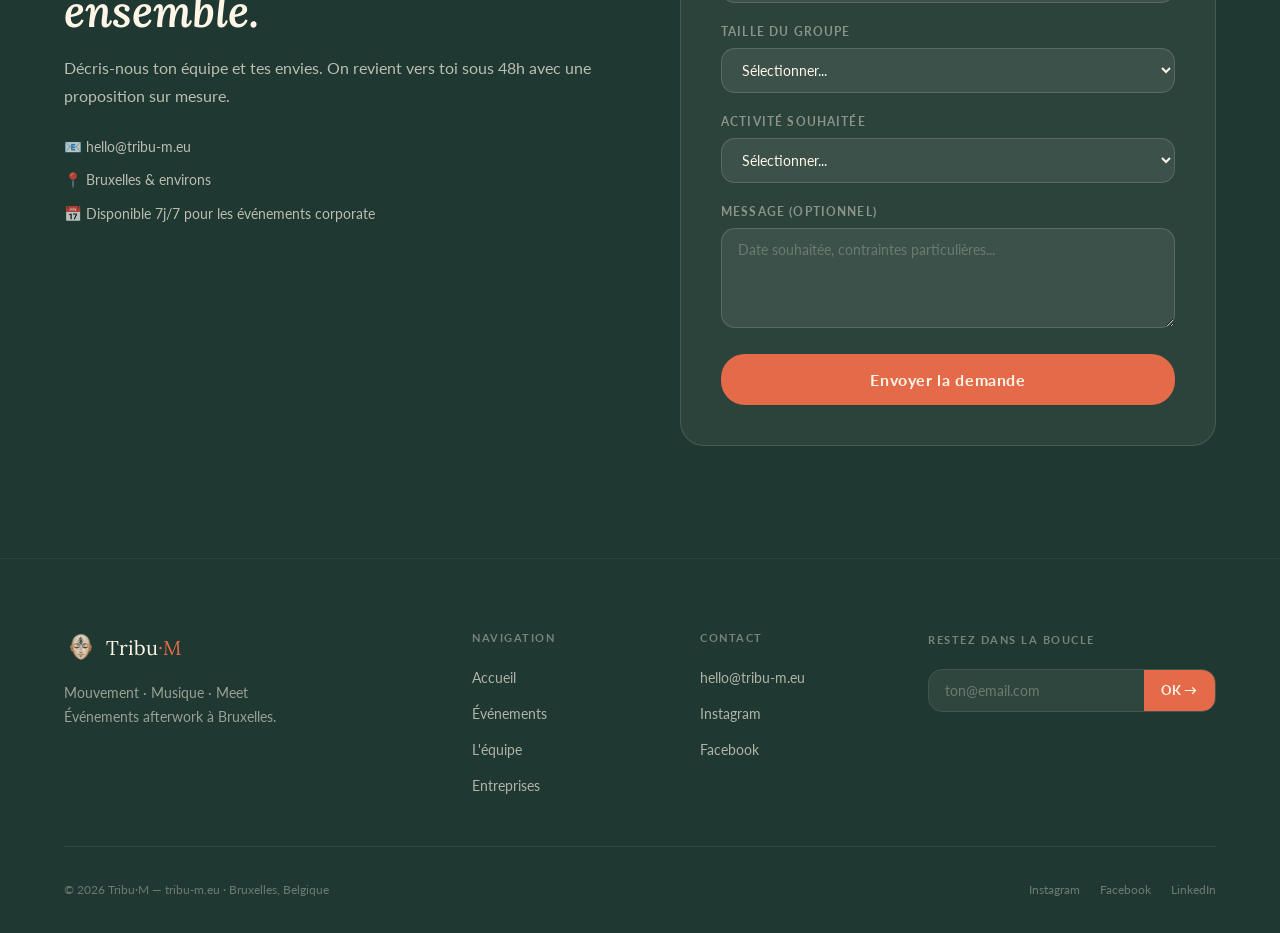
==== commit d75df982: "Corrections retours client - textes et visuels homepage et entreprises Hero: remplace masque image p" ====
--- a/entreprises.html
+++ b/entreprises.html
@@ -304,8 +304,8 @@
     <div class="container">
       <div class="b2b-hero-content">
         <span class="section-label" style="color:var(--miel)">Team building</span>
-        <h1>Connectez vos équipes autrement.</h1>
-        <p>Des événements sur mesure qui rassemblent, dynamisent et créent du lien vrai — bien au-delà du bureau.</p>
+        <h1>Le team building qui change vraiment quelque chose.</h1>
+        <p>Vous en avez assez de juste « boire un verre » ou d'aller au resto et d'appeler ça un teambuilding ?</p>
         <a href="#contact" class="btn-primary btn-lg">Demander un devis</a>
       </div>
     </div>
@@ -317,27 +317,41 @@
       <div class="why-grid">
         <div class="why-text">
           <span class="section-label">Pourquoi Tribu·M ?</span>
-          <h2>Le mouvement collectif crée du lien que les séminaires ne créent pas.</h2>
-          <p>Transpirer ensemble, bouger au même rythme, sourire au même moment — ces expériences partagées génèrent une cohésion que les team buildings classiques peinent à atteindre.</p>
-          <p>Chez Tribu·M, on conçoit des événements qui laissent une trace : pas un souvenir de PowerPoint, mais une sensation de tribu.</p>
+          <h2>La cohésion d'équipe ne se construit pas en salle de réunion.</h2>
+          <p>La neuroscience le confirme : le mouvement synchronisé et la musique partagée libèrent de l'ocytocine — l'hormone de la confiance et du lien social.</p>
+          <p>Une session Tribu·M peut l'initier en 90 minutes. La hiérarchie s'efface quand tout le monde sue, sourit et avance au même rythme.</p>
           <a href="#contact" class="btn-secondary" style="margin-top:1.5rem">Organiser pour mon entreprise</a>
         </div>
         <div class="why-stats">
           <div class="stat-card">
-            <div class="stat-num">+34%</div>
-            <div class="stat-label">cohésion d'équipe après une activité physique collective</div>
+            <div class="stat-num">🤝</div>
+            <div class="stat-label">Cohésion renforcée</div>
+            <p style="font-size:0.82rem;opacity:0.7;margin-top:0.5rem">Le mouvement collectif crée des liens plus forts que n'importe quelle activité passive.</p>
           </div>
           <div class="stat-card">
-            <div class="stat-num">×2</div>
-            <div class="stat-label">endorphines libérées en groupe vs en solo</div>
+            <div class="stat-num">⚡</div>
+            <div class="stat-label">Énergie rechargée</div>
+            <p style="font-size:0.82rem;opacity:0.7;margin-top:0.5rem">Une session Tribu·M génère de l'endorphine, réduit le cortisol et augmente la dopamine.</p>
           </div>
           <div class="stat-card">
-            <div class="stat-num">87%</div>
-            <div class="stat-label">des participants recommandent à leurs collègues</div>
+            <div class="stat-num">💡</div>
+            <div class="stat-label">Mémoire partagée</div>
+            <p style="font-size:0.82rem;opacity:0.7;margin-top:0.5rem">L'effort collectif dans la joie crée une mémoire émotionnelle forte.</p>
           </div>
           <div class="stat-card">
-            <div class="stat-num">100%</div>
-            <div class="stat-label">outdoor & adapté à tous les niveaux</div>
+            <div class="stat-num">🌿</div>
+            <div class="stat-label">Bien-être global</div>
+            <p style="font-size:0.82rem;opacity:0.7;margin-top:0.5rem">Bouger ensemble réduit l'isolement et améliore la santé mentale.</p>
+          </div>
+          <div class="stat-card">
+            <div class="stat-num">🎵</div>
+            <div class="stat-label">Expérience sensorielle</div>
+            <p style="font-size:0.82rem;opacity:0.7;margin-top:0.5rem">La musique live ou DJ crée une ambiance que nul team building classique ne peut reproduire.</p>
+          </div>
+          <div class="stat-card">
+            <div class="stat-num">📸</div>
+            <div class="stat-label">Souvenirs premium</div>
+            <p style="font-size:0.82rem;opacity:0.7;margin-top:0.5rem">Photos et vidéos professionnelles incluses.</p>
           </div>
         </div>
       </div>
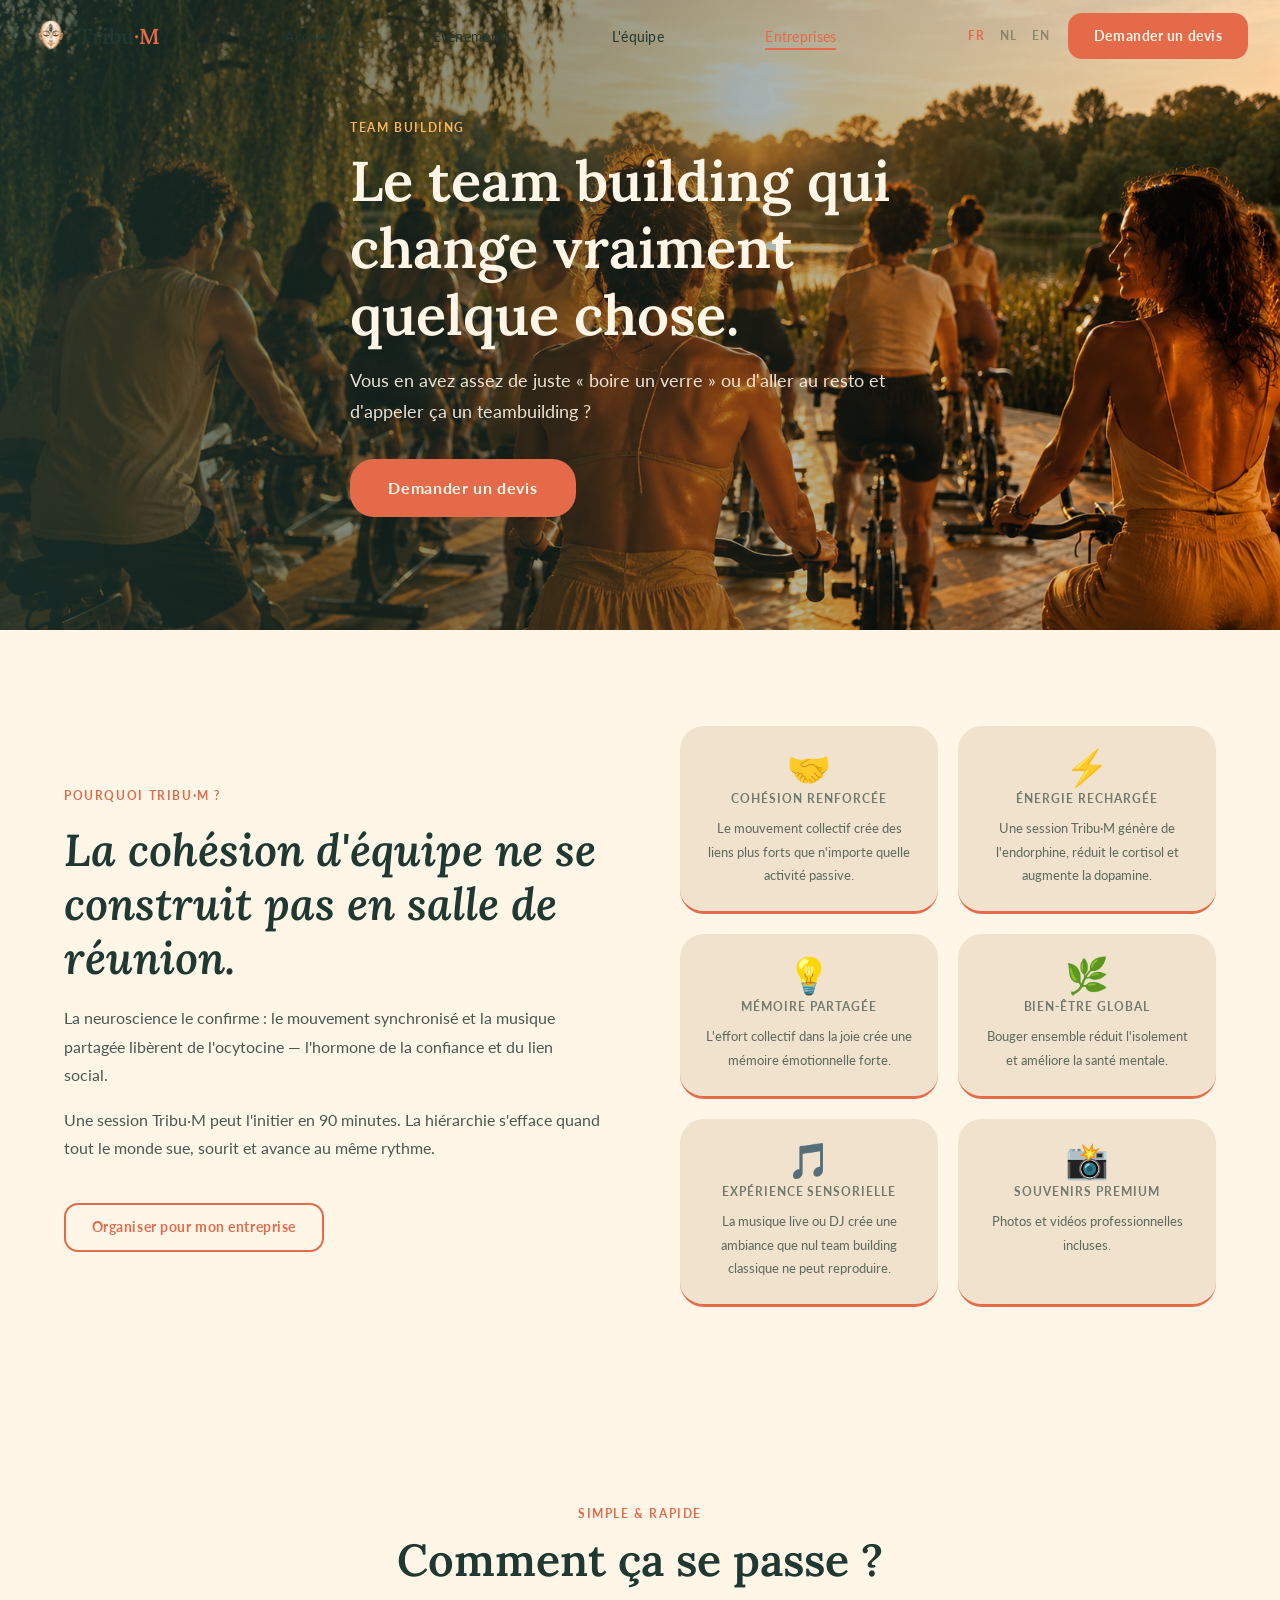
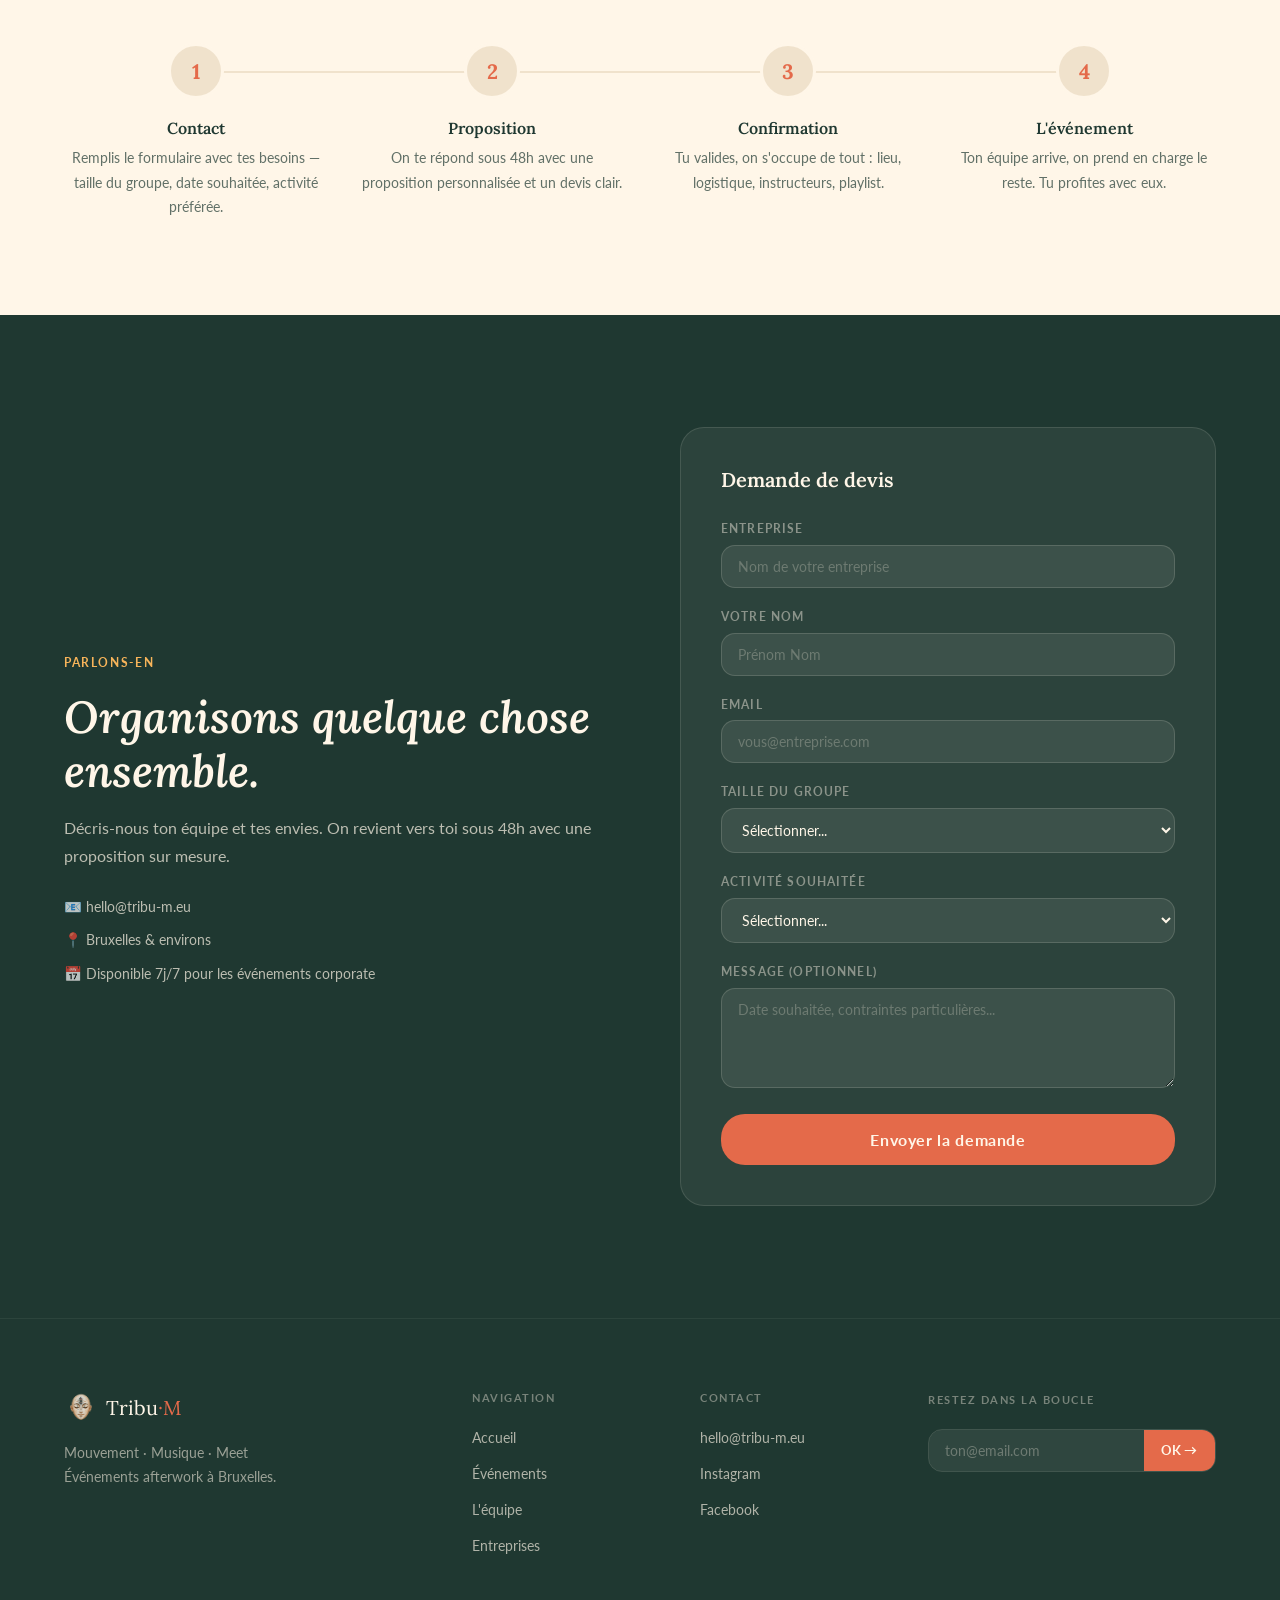
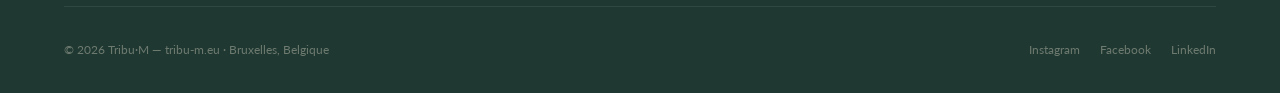
==== commit f1f0c53b: "Retire Dance Flow, offres inventees + mise a jour textes evenements - Suppression Dance Flow sur ind" ====
--- a/entreprises.html
+++ b/entreprises.html
@@ -354,66 +354,6 @@
             <p style="font-size:0.82rem;opacity:0.7;margin-top:0.5rem">Photos et vidéos professionnelles incluses.</p>
           </div>
         </div>
-      </div>
-    </div>
-  </section>
-
-  <!-- ======== OFFRES ======== -->
-  <section class="offer-section" id="offres">
-    <div class="container">
-      <div class="section-header">
-        <span class="section-label">Nos formules</span>
-        <h2>Une expérience pour chaque équipe</h2>
-      </div>
-      <div class="offer-grid">
-
-        <div class="offer-card">
-          <span class="offer-tag">Essentiel</span>
-          <h3>Tribu Session</h3>
-          <div class="offer-group">10 – 25 personnes</div>
-          <ul>
-            <li>1 activité au choix (Cycling, Yoga, Pilates ou Dance Flow)</li>
-            <li>1h30 d'expérience guidée en extérieur</li>
-            <li>Instructeur·trice certifié·e Tribu·M</li>
-            <li>Playlist live dédiée</li>
-            <li>Lieu au cœur de Bruxelles</li>
-          </ul>
-          <div class="offer-price">Sur devis<span> / groupe</span></div>
-          <a href="#contact" class="btn-secondary">Demander un devis</a>
-        </div>
-
-        <div class="offer-card featured">
-          <span class="offer-tag">Recommandé</span>
-          <h3>Tribu Experience</h3>
-          <div class="offer-group">25 – 60 personnes</div>
-          <ul>
-            <li>2 activités combinées (rotation par groupe)</li>
-            <li>2h30 d'expérience totale</li>
-            <li>Coordinateur·trice événement dédié·e</li>
-            <li>Installation sonore professionnelle</li>
-            <li>Moment convivial inclus (boissons fraîches)</li>
-            <li>Photos & vidéos souvenir</li>
-          </ul>
-          <div class="offer-price">Sur devis<span> / groupe</span></div>
-          <a href="#contact" class="btn-premium">Demander un devis</a>
-        </div>
-
-        <div class="offer-card">
-          <span class="offer-tag">Sur mesure</span>
-          <h3>Tribu Full Day</h3>
-          <div class="offer-group">60+ personnes · Journée complète</div>
-          <ul>
-            <li>Programme sur mesure (matin + après-midi)</li>
-            <li>Choix du lieu (Bruxelles ou extérieur BXL)</li>
-            <li>Toutes les activités Tribu·M disponibles</li>
-            <li>Catering partenaire optionnel</li>
-            <li>Branding événement personnalisé</li>
-            <li>Rapport d'engagement post-événement</li>
-          </ul>
-          <div class="offer-price">Sur devis<span> / journée</span></div>
-          <a href="#contact" class="btn-secondary">Demander un devis</a>
-        </div>
-
       </div>
     </div>
   </section>
@@ -495,7 +435,6 @@
                 <option>Cycling</option>
                 <option>Yoga</option>
                 <option>Pilates</option>
-                <option>Dance Flow</option>
                 <option>Combiné (plusieurs activités)</option>
                 <option>Surprise — laissez-nous choisir</option>
               </select>
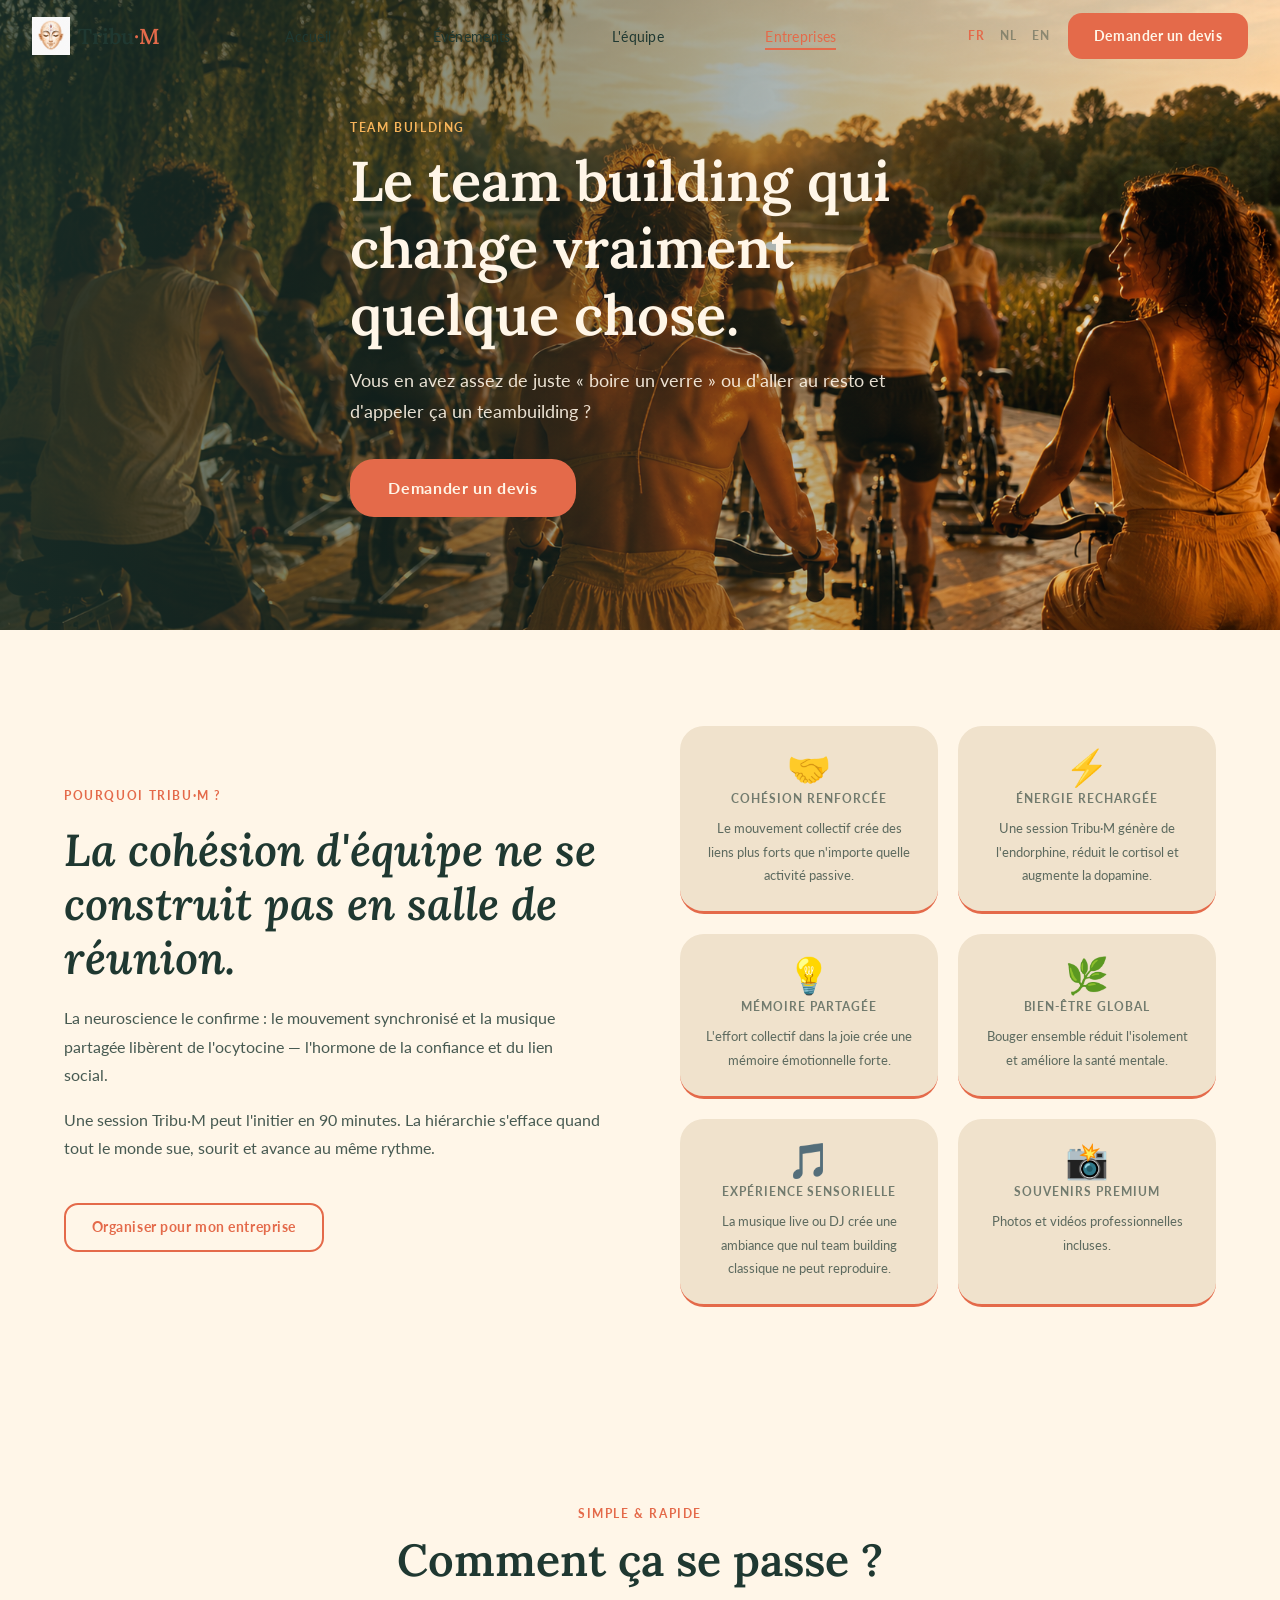
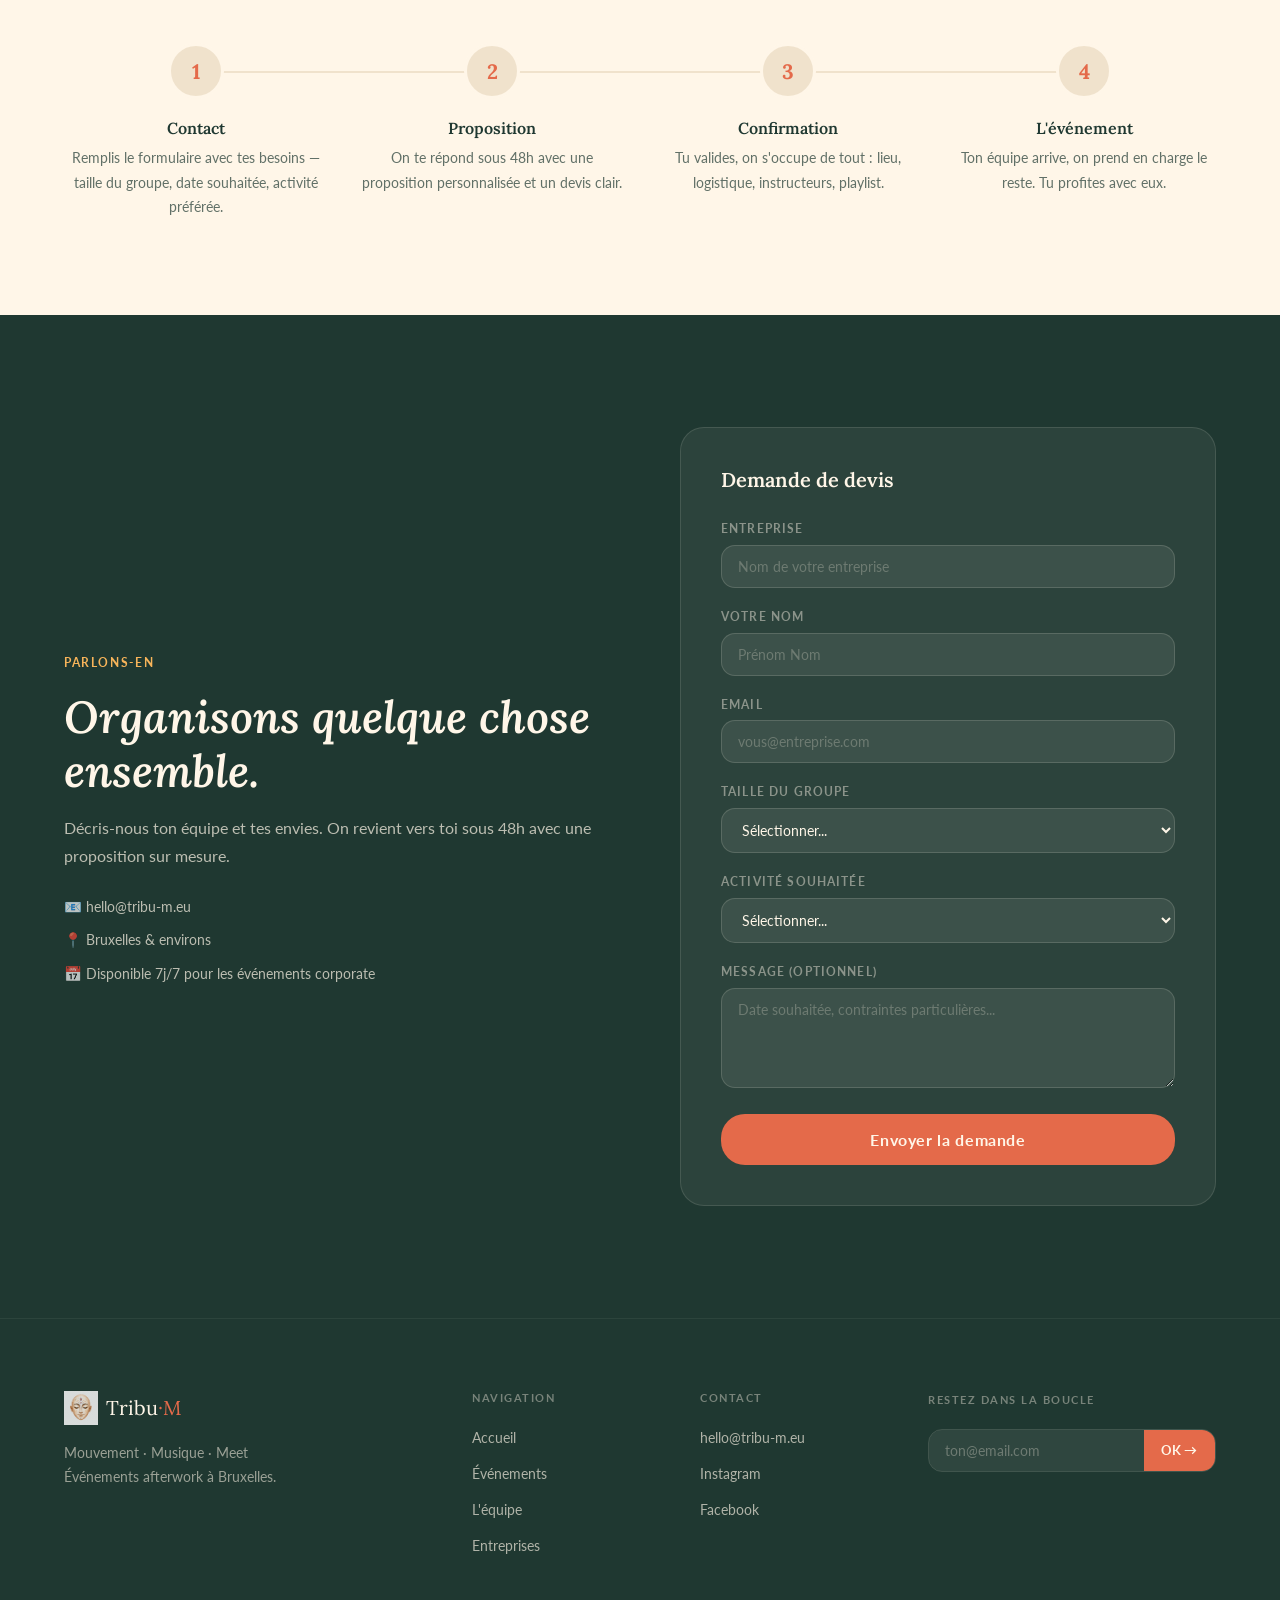
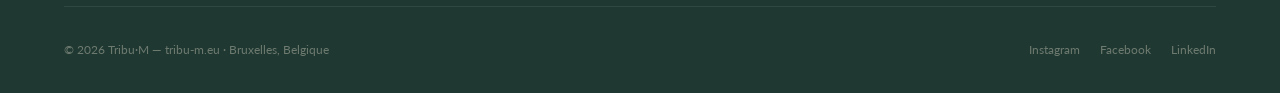
==== commit 4cbaa87a: "Nouveau masque (masque-v2.png) sur tous les fichiers HTML - Remplacement masque-clean.png par masque" ====
--- a/entreprises.html
+++ b/entreprises.html
@@ -262,7 +262,7 @@
   <nav class="navbar" id="navbar">
     <div class="nav-inner">
       <a href="index.html" class="nav-logo">
-        <img src="assets/masque-clean.png" alt="Tribu·M" class="nav-masque">
+        <img src="assets/masque-v2.png" alt="Tribu·M" class="nav-masque">
         <span class="nav-brand">Tribu<span class="nav-m">·M</span></span>
       </a>
       <ul class="nav-links">
@@ -458,7 +458,7 @@
       <div class="footer-grid">
         <div class="footer-brand">
           <div class="footer-logo">
-            <img src="assets/masque-clean.png" alt="Tribu·M" class="footer-masque">
+            <img src="assets/masque-v2.png" alt="Tribu·M" class="footer-masque">
             <span class="footer-name">Tribu<span>·M</span></span>
           </div>
           <p>Mouvement · Musique · Meet<br>Événements afterwork à Bruxelles.</p>
